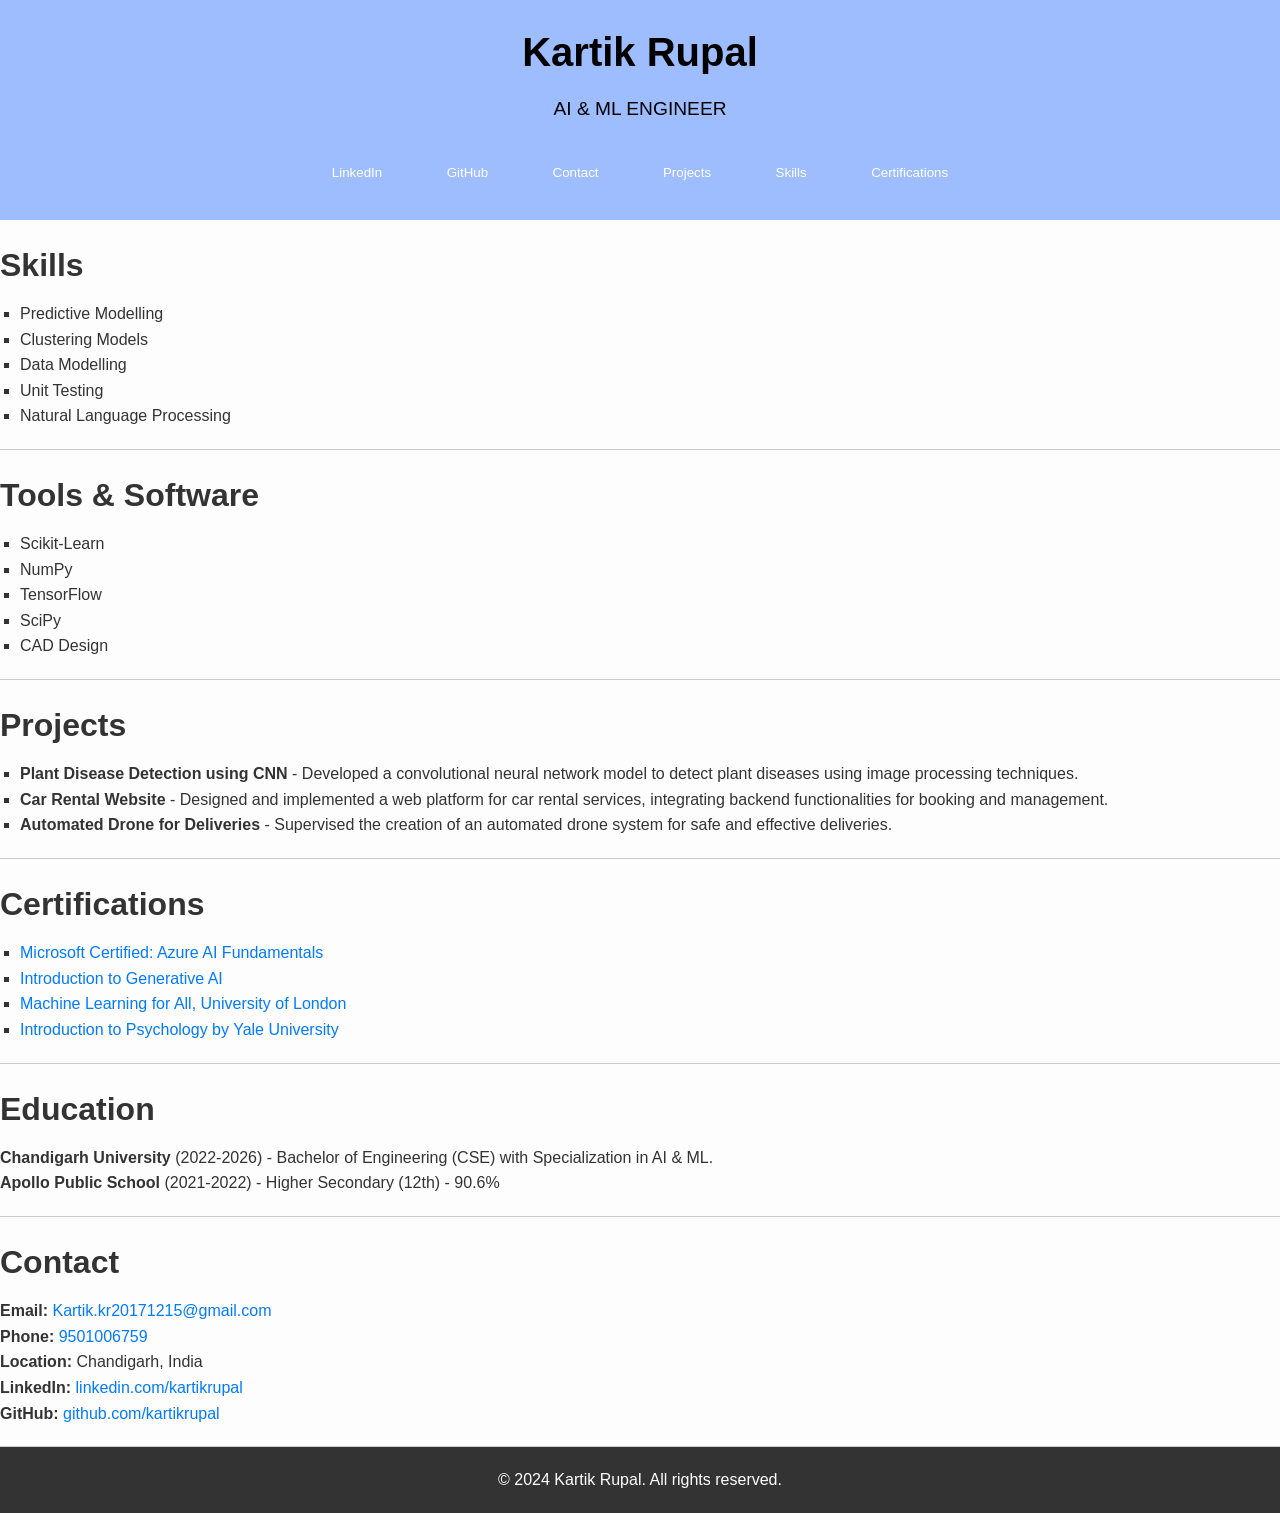
==== index.html @ bc8c832a "index.html" ====
<!DOCTYPE html>
<html lang="en">
<head>
    <meta charset="UTF-8">
    <meta name="viewport" content="width=device-width, initial-scale=1.0">
    <meta http-equiv="X-UA-Compatible" content="ie=edge">
    <title>Kartik Rupal - Resume Portfolio</title>
    <link rel="stylesheet" href="styles.css">
</head>
<body>
    <header>
        <div class="container">
            <h1>Kartik Rupal</h1>
            <p>AI & ML ENGINEER</p>
            <!-- Buttons for external links and scrolling -->
            <div class="button-container">
                <button id="linkedin-btn">LinkedIn</button>
                <button id="github-btn">GitHub</button>
                <button id="contact-btn">Contact</button>
                <button id="projects-btn">Projects</button>
                <button id="skills-btn">Skills</button>
                <button id="certifications-btn">Certifications</button>
            </div>
        </div>
    </header>

   

    <section id="skills">
        <h2>Skills</h2>
        <ul>
            <li>Predictive Modelling</li>
            <li>Clustering Models</li>
            <li>Data Modelling</li>
            <li>Unit Testing</li>
            <li>Natural Language Processing</li>
        </ul>
    </section>

    <section id="tools">
        <h2>Tools & Software</h2>
        <ul>
            <li>Scikit-Learn</li>
            <li>NumPy</li>
            <li>TensorFlow</li>
            <li>SciPy</li>
            <li>CAD Design</li>
        </ul>
    </section>

    <section id="projects">
        <h2>Projects</h2>
        <ul>
            <li><strong>Plant Disease Detection using CNN</strong> - Developed a convolutional neural network model to detect plant diseases using image processing techniques.</li>
            <li><strong>Car Rental Website</strong> - Designed and implemented a web platform for car rental services, integrating backend functionalities for booking and management.</li>
            <li><strong>Automated Drone for Deliveries</strong> - Supervised the creation of an automated drone system for safe and effective deliveries.</li>
        </ul>
    </section>

    <section id="certifications">
        <h2>Certifications</h2>
        <ul>
            <li><a href="https://learn.microsoft.com/api/credentials/share/en-us/kartikrupal-9967/CDA4BF24E23C6EFC?sharingId=4F595D77EFF99955">Microsoft Certified: Azure AI Fundamentals</a></li>
            <li><a href="https://www.linkedin.com/learning-login/share?account=92961692&forceAccount=true&redirect=https%3A%2F%2Fwww.linkedin.com%2Flearning%2Fpaths%2Fchandigarh-university-introduction-to-generative-ai-24366808%3Ftrk%3Dshare_ent_path_url%26shareId%3Dknwy9sthRI%252Bj%252Bl%252BlY6axqQ%253D%253D">Introduction to Generative AI</a></li>
            <li><a href="https://coursera.org/share/f4df761f2781801b98fb4d0b7eb2ae25">Machine Learning for All, University of London</a></li>
            <li><a href="https://coursera.org/share/35432a9badb4797464bb4f00a53d2a8a">Introduction to Psychology by Yale University</a></li>

        </ul>
    </section>

    <section id="education">
        <h2>Education</h2>
        <p><strong>Chandigarh University</strong> (2022-2026) - Bachelor of Engineering (CSE) with Specialization in AI & ML.</p>
        <p><strong>Apollo Public School</strong> (2021-2022) - Higher Secondary (12th) - 90.6%</p>
    </section>
    <section id="contact">
        <h2>Contact</h2>
        <p><strong>Email:</strong> <a href="mailto:Kartik.kr20171215@gmail.com">Kartik.kr20171215@gmail.com</a></p>
        <p><strong>Phone:</strong> <a href="tel:+919501006759">9501006759</a></p>
        <p><strong>Location:</strong> Chandigarh, India</p>
        <p><strong>LinkedIn:</strong> <a href="https://www.linkedin.com/in/kartikrupal" target="_blank">linkedin.com/kartikrupal</a></p>
        <p><strong>GitHub:</strong> <a href="https://github.com/kartikrupal" target="_blank">github.com/kartikrupal</a></p>
    </section>

    <footer>
        <p>&copy; 2024 Kartik Rupal. All rights reserved.</p>
    </footer>

    <script src="script.js"></script>
</body>
</html>
---- styles.css ----
/* Existing styles */
* {
    margin: 0;
    padding: 0;
    box-sizing: border-box;
    font-family: Arial, sans-serif;
}

body {
    background-color: #fdfdfd;
    color: #333;
    line-height: 1.6;
}

header {
    background: #9DBDFF;
    color: black;
    padding: 20px 0;
    text-align: center;
}

header h1 {
    margin-bottom: 10px;
    font-size: 2.5rem;
}

header p {
    font-size: 1.2rem;
}

.container {
    width: 80%;
    margin: 0 auto;
}

section {
    padding: 20px 0;
    border-bottom: 1px solid #ccc;
}

h2 {
    margin-bottom: 10px;
    font-size: 2rem;
    color: #333;
}

ul {
    list-style-type: square;
    margin-left: 20px;
}

footer {
    background: #333;
    color: #fff;
    text-align: center;
    padding: 10px 0;
}

footer p {
    margin: 10px 0;
}

/* Enhanced button styles */
.button-container {
    margin-top: 20px;
}

.button {
    display: inline-block;
    padding: 10px 20px;
    margin: 20px;
    background-color: #333;
    color: #fff;
    text-decoration: none;
    border-radius: 5px;
    transition: background-color 0.3s ease;
}

.button:hover {
    background-color: #555;
}

button {
    display: inline-block;
    padding: 10px 20px;
    margin: 10px;
    background-color: #9DBDFF;
    color: #fff;
    border: none;
    border-radius: 5px;
    cursor: pointer;
    transition: background-color 0.3s ease;
}

button:hover {
    background-color: #333;
}

/* Updated link styles */
a {
    color: #007bff; /* A better shade of blue for hyperlinks */
    text-decoration: none;
    transition: color 0.3s ease;
}

a:hover {
    color: #0056b3; /* Darker blue on hover */
}

a:visited {
    color: #0056b3; /* Consistent color for visited links */
}
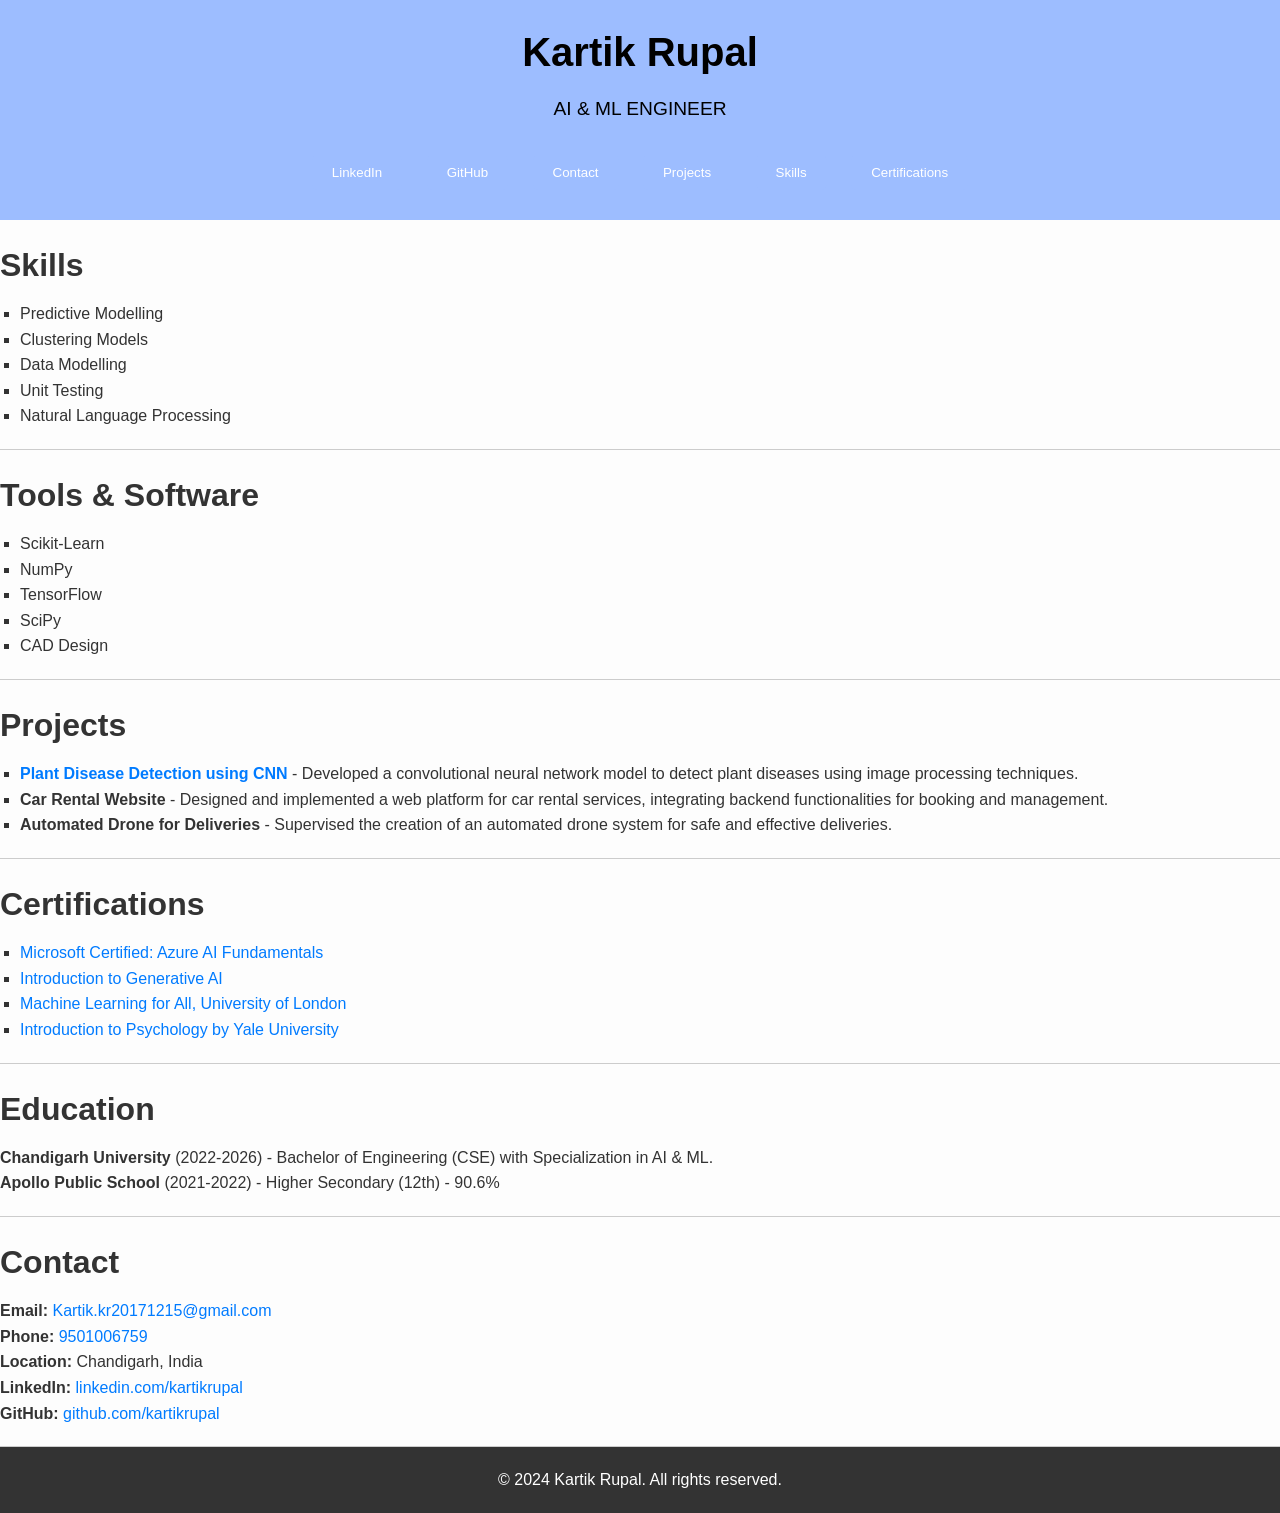
==== commit c93e9394: "index.html" ====
--- a/index.html
+++ b/index.html
@@ -51,7 +51,7 @@
     <section id="projects">
         <h2>Projects</h2>
         <ul>
-            <li><strong>Plant Disease Detection using CNN</strong> - Developed a convolutional neural network model to detect plant diseases using image processing techniques.</li>
+            <li><strong><a href="https://github.com/kartikrupal/Face-recognition-system" target="_blank">Plant Disease Detection using CNN</a></strong> - Developed a convolutional neural network model to detect plant diseases using image processing techniques.</li>
             <li><strong>Car Rental Website</strong> - Designed and implemented a web platform for car rental services, integrating backend functionalities for booking and management.</li>
             <li><strong>Automated Drone for Deliveries</strong> - Supervised the creation of an automated drone system for safe and effective deliveries.</li>
         </ul>
@@ -60,10 +60,10 @@
     <section id="certifications">
         <h2>Certifications</h2>
         <ul>
-            <li><a href="https://learn.microsoft.com/api/credentials/share/en-us/kartikrupal-9967/CDA4BF24E23C6EFC?sharingId=4F595D77EFF99955">Microsoft Certified: Azure AI Fundamentals</a></li>
-            <li><a href="https://www.linkedin.com/learning-login/share?account=92961692&forceAccount=true&redirect=https%3A%2F%2Fwww.linkedin.com%2Flearning%2Fpaths%2Fchandigarh-university-introduction-to-generative-ai-24366808%3Ftrk%3Dshare_ent_path_url%26shareId%3Dknwy9sthRI%252Bj%252Bl%252BlY6axqQ%253D%253D">Introduction to Generative AI</a></li>
-            <li><a href="https://coursera.org/share/f4df761f2781801b98fb4d0b7eb2ae25">Machine Learning for All, University of London</a></li>
-            <li><a href="https://coursera.org/share/35432a9badb4797464bb4f00a53d2a8a">Introduction to Psychology by Yale University</a></li>
+            <li><a href="https://learn.microsoft.com/api/credentials/share/en-us/kartikrupal-9967/CDA4BF24E23C6EFC?sharingId=4F595D77EFF99955" target="_blank">Microsoft Certified: Azure AI Fundamentals</a></li>
+            <li><a href="https://www.linkedin.com/learning-login/share?account=92961692&forceAccount=true&redirect=https%3A%2F%2Fwww.linkedin.com%2Flearning%2Fpaths%2Fchandigarh-university-introduction-to-generative-ai-24366808%3Ftrk%3Dshare_ent_path_url%26shareId%3Dknwy9sthRI%252Bj%252Bl%252BlY6axqQ%253D%253D" target="_blank">Introduction to Generative AI</a></li>
+            <li><a href="https://coursera.org/share/f4df761f2781801b98fb4d0b7eb2ae25" target="_blank">Machine Learning for All, University of London</a></li>
+            <li><a href="https://coursera.org/share/35432a9badb4797464bb4f00a53d2a8a" target="_blank">Introduction to Psychology by Yale University</a></li>
 
         </ul>
     </section>
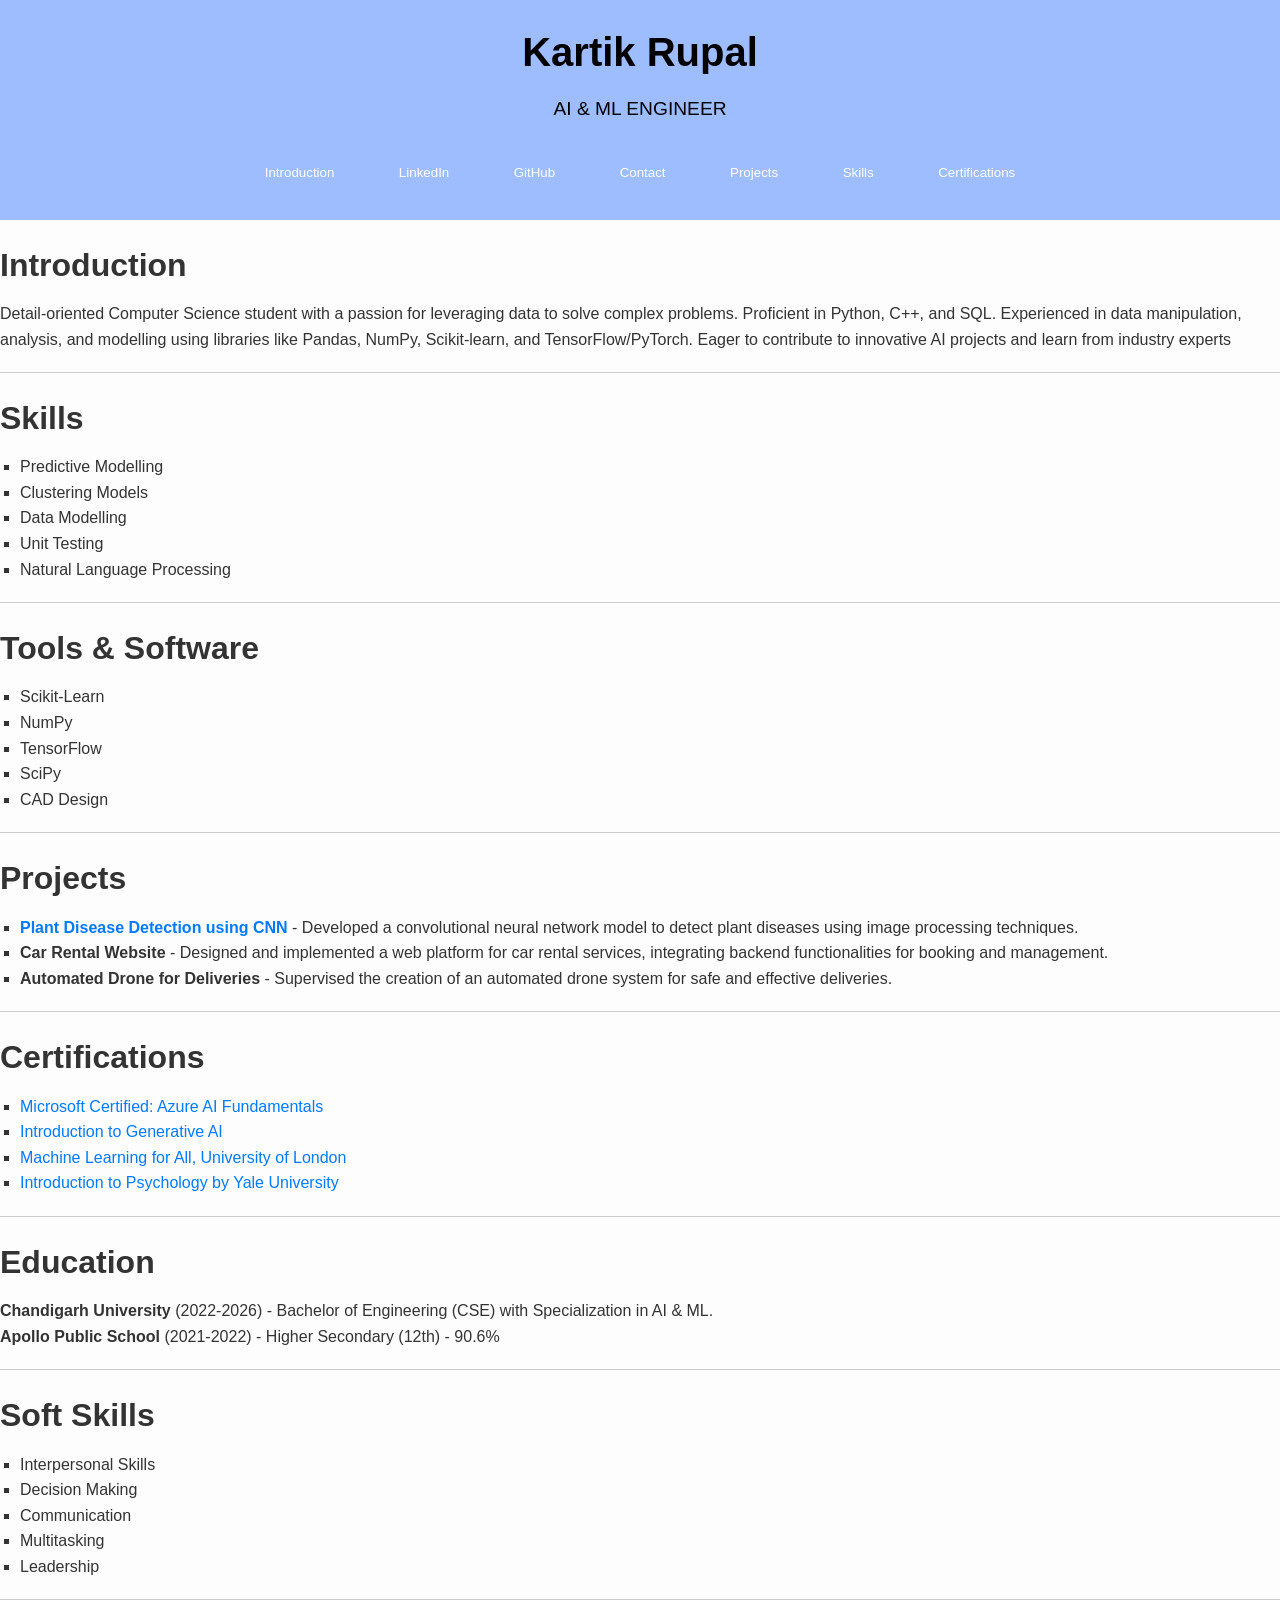
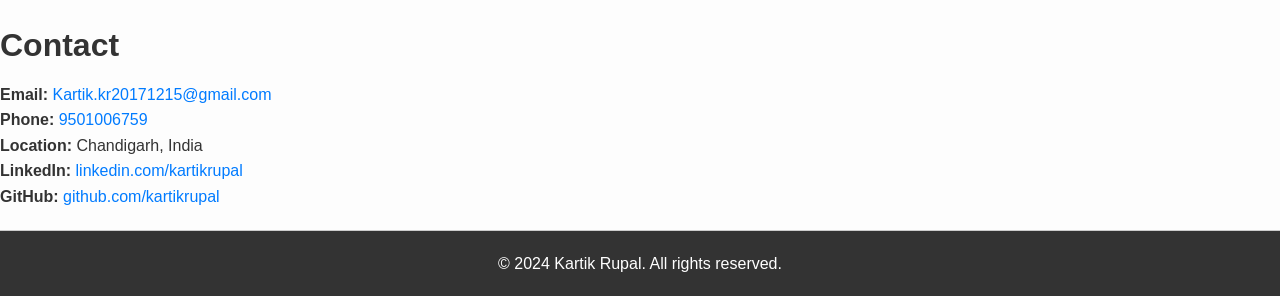
==== commit 7b3677cc: "index.html" ====
--- a/index.html
+++ b/index.html
@@ -14,6 +14,7 @@
             <p>AI & ML ENGINEER</p>
             <!-- Buttons for external links and scrolling -->
             <div class="button-container">
+                <button id="Introduction-btn">Introduction</button>
                 <button id="linkedin-btn">LinkedIn</button>
                 <button id="github-btn">GitHub</button>
                 <button id="contact-btn">Contact</button>
@@ -23,7 +24,15 @@
             </div>
         </div>
     </header>
-
+    <section id="Introduction">
+        <h2>Introduction</h2>
+        <p>Detail-oriented Computer Science student with a passion for leveraging data to solve 
+            complex problems. Proficient in Python, C++, and SQL. Experienced in data manipulation, 
+            analysis, and modelling using libraries like Pandas, NumPy, Scikit-learn, and 
+            TensorFlow/PyTorch. Eager to contribute to innovative AI projects and learn from industry 
+            experts</p>
+    </section>
+   
    
 
     <section id="skills">
@@ -47,6 +56,7 @@
             <li>CAD Design</li>
         </ul>
     </section>
+   
 
     <section id="projects">
         <h2>Projects</h2>
@@ -73,6 +83,21 @@
         <p><strong>Chandigarh University</strong> (2022-2026) - Bachelor of Engineering (CSE) with Specialization in AI & ML.</p>
         <p><strong>Apollo Public School</strong> (2021-2022) - Higher Secondary (12th) - 90.6%</p>
     </section>
+    <section id="soft-skills">
+        <h2>Soft Skills</h2>
+        <ul>
+            <li>Interpersonal Skills</li>
+            <li>Decision Making</li>
+            <li>Communication</li>
+            <li>Multitasking</li>
+            <li>Leadership</li>
+        </ul>
+    </section>
+    
+
+
+
+
     <section id="contact">
         <h2>Contact</h2>
         <p><strong>Email:</strong> <a href="mailto:Kartik.kr20171215@gmail.com">Kartik.kr20171215@gmail.com</a></p>
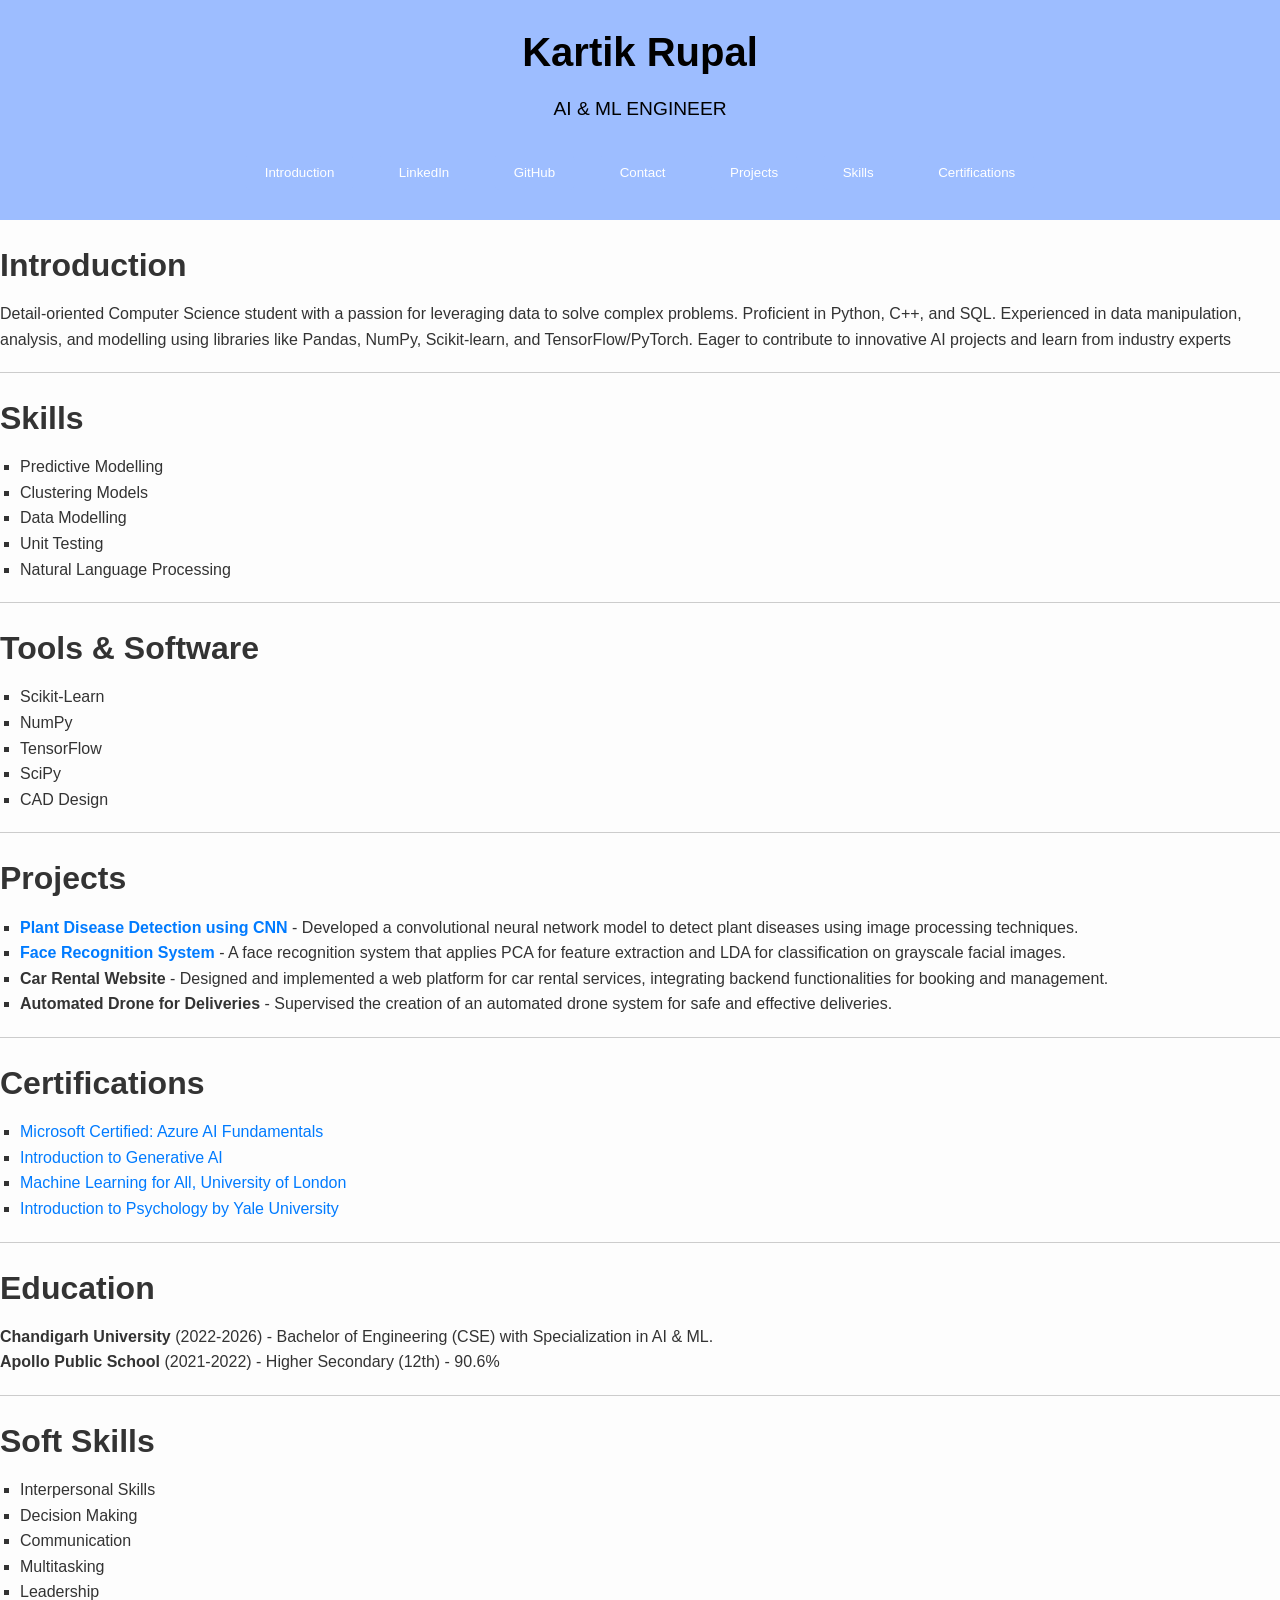
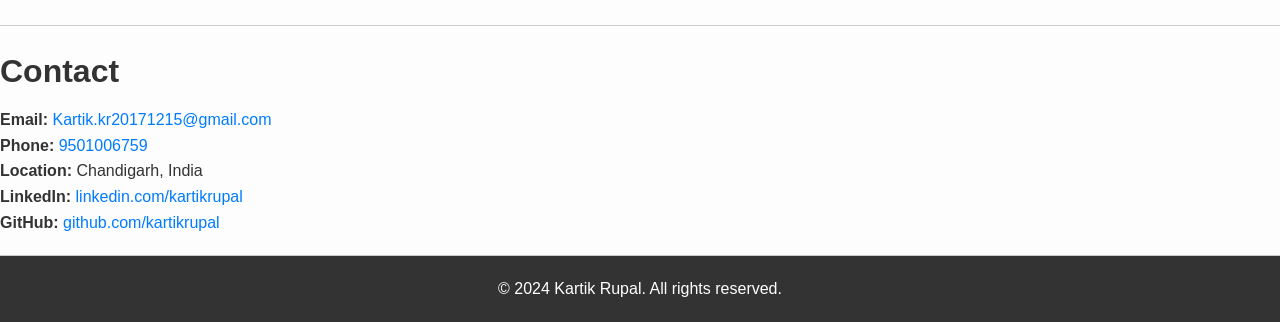
==== commit 36241e53: "index.html" ====
--- a/index.html
+++ b/index.html
@@ -62,6 +62,7 @@
         <h2>Projects</h2>
         <ul>
             <li><strong><a href="https://github.com/kartikrupal/Face-recognition-system" target="_blank">Plant Disease Detection using CNN</a></strong> - Developed a convolutional neural network model to detect plant diseases using image processing techniques.</li>
+            <li><strong><a href="https://github.com/kartikrupal/Face-recognition-system" target="_blank">Face Recognition System</a></strong> - A face recognition system that applies PCA for feature extraction and LDA for classification on grayscale facial images. </li> 
             <li><strong>Car Rental Website</strong> - Designed and implemented a web platform for car rental services, integrating backend functionalities for booking and management.</li>
             <li><strong>Automated Drone for Deliveries</strong> - Supervised the creation of an automated drone system for safe and effective deliveries.</li>
         </ul>
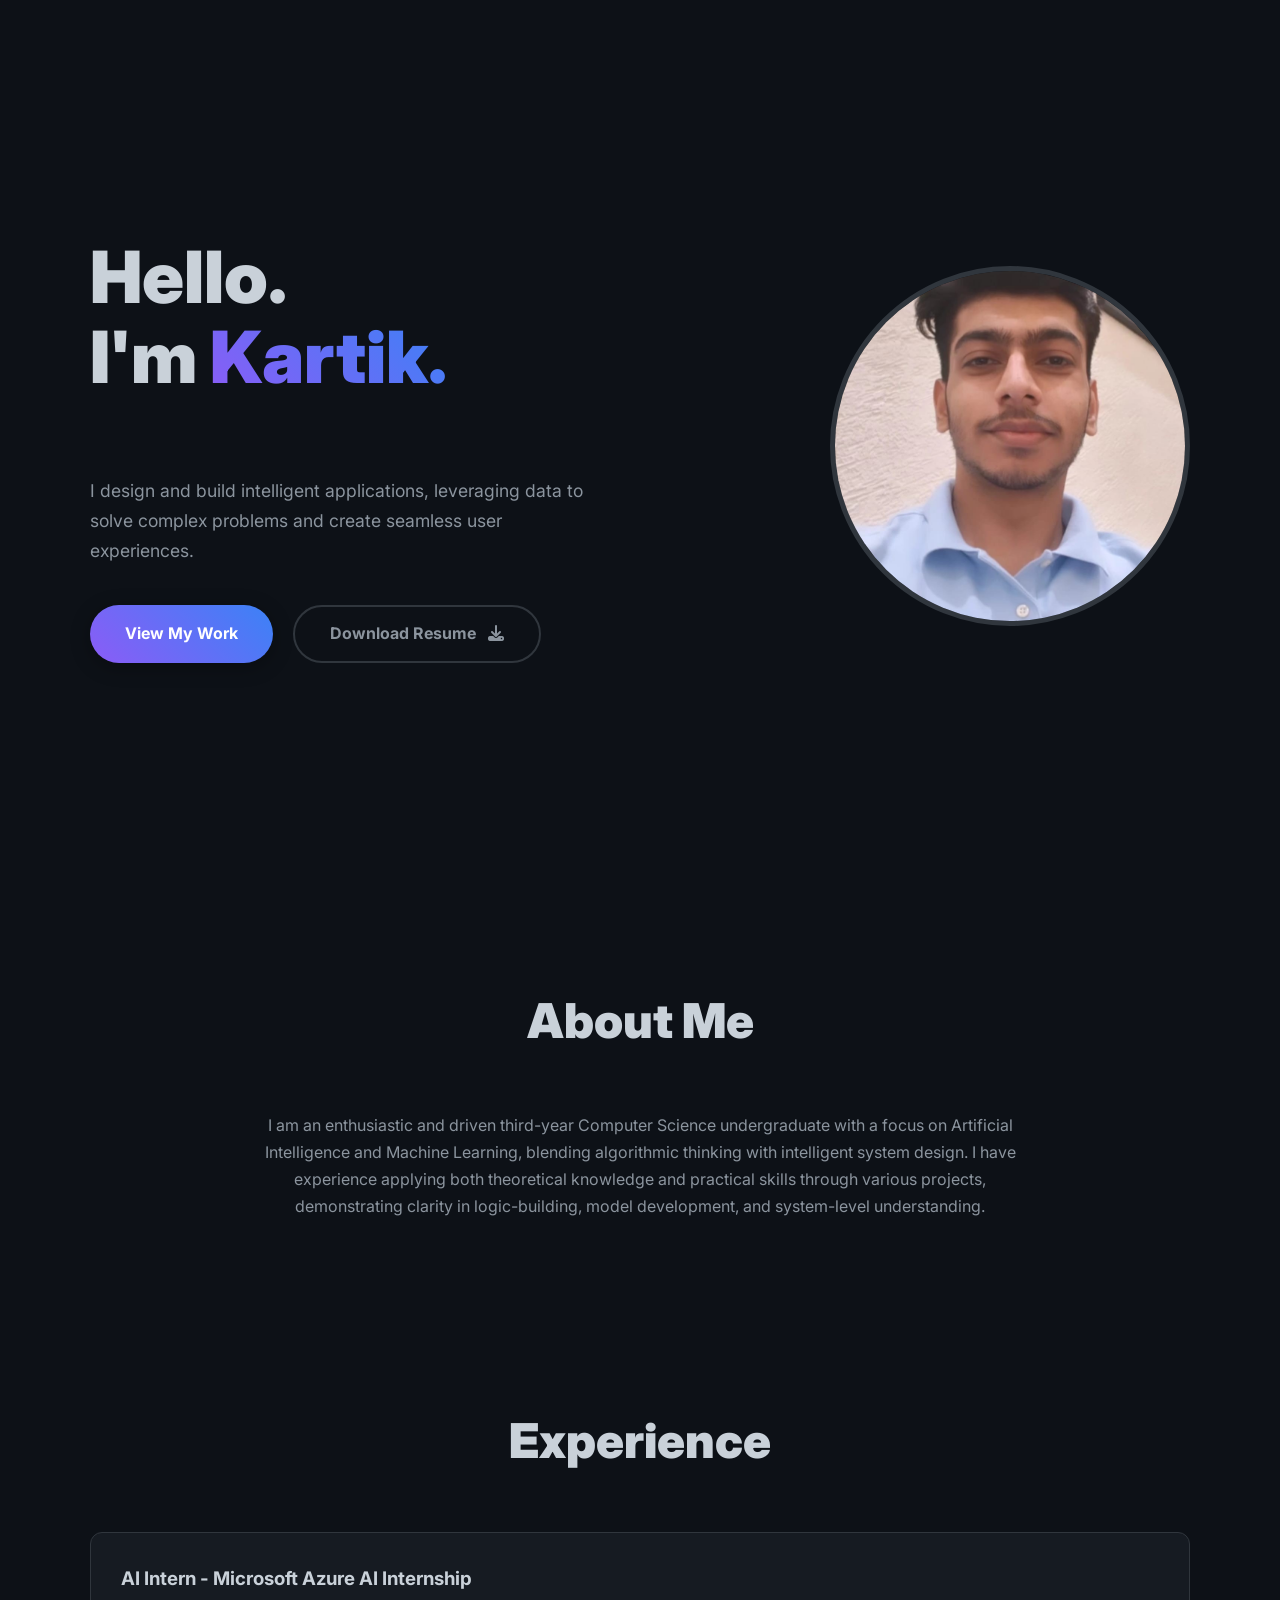
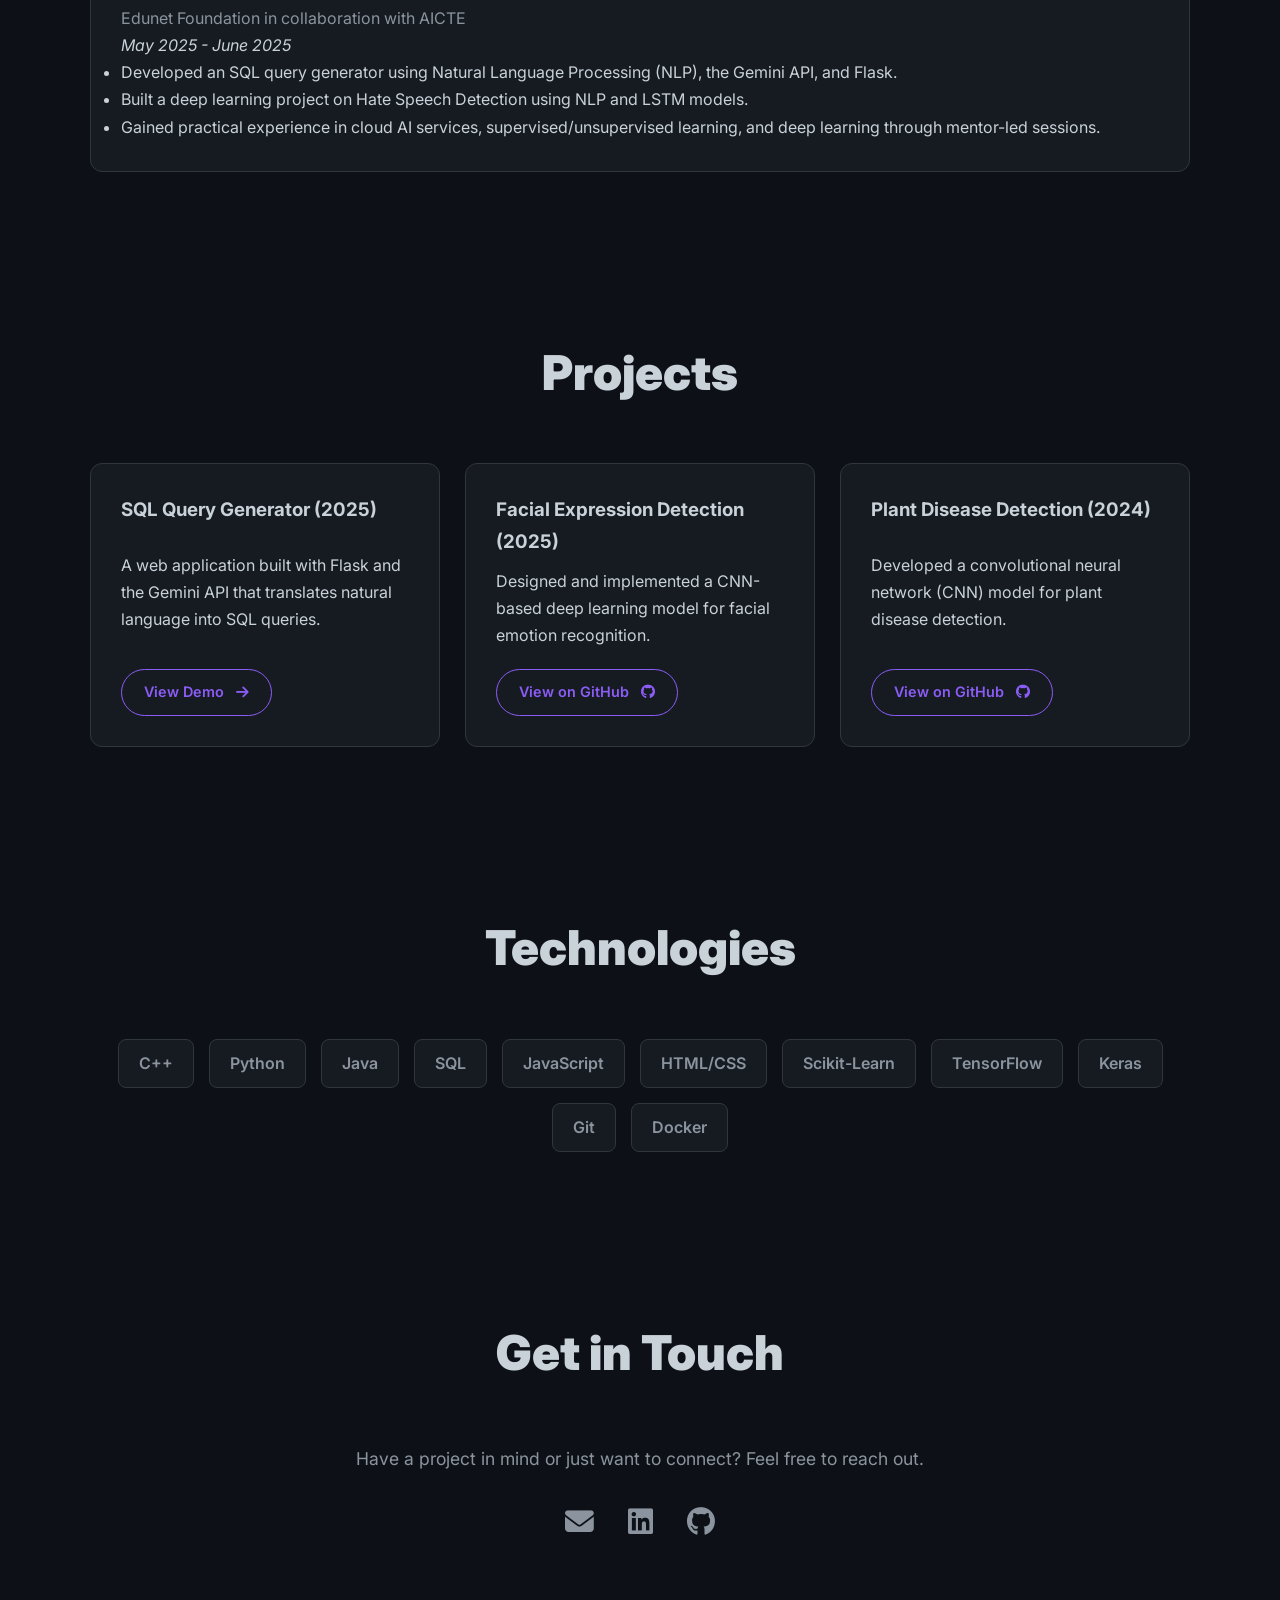
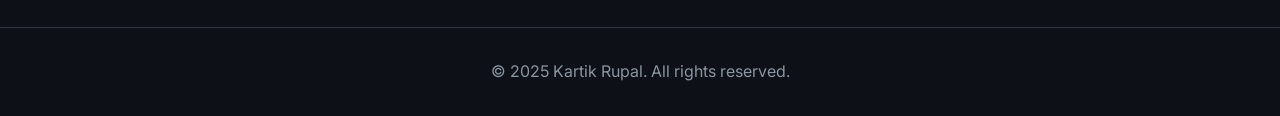
==== commit 94387861: "Add files via upload Changed Interface" ====
--- a/index.html
+++ b/index.html
@@ -3,115 +3,134 @@
 <head>
     <meta charset="UTF-8">
     <meta name="viewport" content="width=device-width, initial-scale=1.0">
-    <meta http-equiv="X-UA-Compatible" content="ie=edge">
-    <title>Kartik Rupal - Resume Portfolio</title>
+    <title>Kartik Rupal - AI & ML Engineer Portfolio</title>
+    <!-- Font Awesome CDN for icons -->
+    <link rel="stylesheet" href="https://cdnjs.cloudflare.com/ajax/libs/font-awesome/6.5.2/css/all.min.css" xintegrity="sha512-SnH5WK+bZxgPHs44uWIX+LLJAJ9/2PkPKZ5QiAj6Ta86w+fsb2TkcmfRyVX3pBnMFcV7oQPJkl9QevSCWr3W6A==" crossorigin="anonymous" referrerpolicy="no-referrer" />
     <link rel="stylesheet" href="styles.css">
 </head>
 <body>
-    <header>
-        <div class="container">
-            <h1>Kartik Rupal</h1>
-            <p>AI & ML ENGINEER</p>
-            <!-- Buttons for external links and scrolling -->
-            <div class="button-container">
-                <button id="Introduction-btn">Introduction</button>
-                <button id="linkedin-btn">LinkedIn</button>
-                <button id="github-btn">GitHub</button>
-                <button id="contact-btn">Contact</button>
-                <button id="projects-btn">Projects</button>
-                <button id="skills-btn">Skills</button>
-                <button id="certifications-btn">Certifications</button>
+
+    <!-- New Fixed Navigation Bar (Appears on Scroll) -->
+    <nav id="main-nav">
+        <div class="container nav-container">
+            <a href="#" class="nav-logo">Kartik Rupal</a>
+            <div class="nav-links">
+                <a href="#about" class="nav-link">About</a>
+                <a href="#experience" class="nav-link">Experience</a>
+                <a href="#projects" class="nav-link">Projects</a>
+                <a href="#contact" class="nav-link">Contact</a>
+            </div>
+        </div>
+    </nav>
+
+    <!-- New Hero Section -->
+    <header id="hero">
+        <div class="container hero-container">
+            <div class="hero-content">
+                <h1>Hello. <br>I'm <span class="gradient-text">Kartik.</span></h1>
+                <p class="subtitle">
+                    <span class="typed-text"></span><span class="typed-cursor">&nbsp;</span>
+                </p>
+                <p class="hero-description">
+                    I design and build intelligent applications, leveraging data to solve complex problems and create seamless user experiences.
+                </p>
+                <div class="hero-buttons">
+                    <a href="#projects" class="cta-btn">View My Work</a>
+                    <a href="Kartik_aiml.pdf" class="secondary-btn" download>Download Resume <i class="fas fa-download"></i></a>
+                </div>
+            </div>
+            <div class="hero-image">
+                <!-- Placeholder for an image of you -->
+                <img src="pic.jpg" alt="Kartik Rupal">
             </div>
         </div>
     </header>
-    <section id="Introduction">
-        <h2>Introduction</h2>
-        <p>Detail-oriented Computer Science student with a passion for leveraging data to solve 
-            complex problems. Proficient in Python, C++, and SQL. Experienced in data manipulation, 
-            analysis, and modelling using libraries like Pandas, NumPy, Scikit-learn, and 
-            TensorFlow/PyTorch. Eager to contribute to innovative AI projects and learn from industry 
-            experts</p>
-    </section>
-   
-   
 
-    <section id="skills">
-        <h2>Skills</h2>
-        <ul>
-            <li>Predictive Modelling</li>
-            <li>Clustering Models</li>
-            <li>Data Modelling</li>
-            <li>Unit Testing</li>
-            <li>Natural Language Processing</li>
-        </ul>
-    </section>
+    <!-- Main Content Wrapper -->
+    <main>
+        <section id="about">
+            <div class="container">
+                <h2>About Me</h2>
+                <p style="text-align: center; max-width: 800px; margin: 0 auto 20px auto; color: var(--text-secondary);">
+                    I am an enthusiastic and driven third-year Computer Science undergraduate with a focus on Artificial Intelligence and Machine Learning, blending algorithmic thinking with intelligent system design. I have experience applying both theoretical knowledge and practical skills through various projects, demonstrating clarity in logic-building, model development, and system-level understanding.
+                </p>
+            </div>
+        </section>
+        
+        <section id="experience">
+            <div class="container">
+                <h2>Experience</h2>
+                <div class="grid-layout">
+                    <div class="card">
+                        <h3>AI Intern - Microsoft Azure AI Internship</h3>
+                        <p style="color: var(--text-secondary);">Edunet Foundation in collaboration with AICTE</p>
+                        <p style="font-style: italic;">May 2025 - June 2025</p>
+                        <ul>
+                            <li>Developed an SQL query generator using Natural Language Processing (NLP), the Gemini API, and Flask.</li>
+                            <li>Built a deep learning project on Hate Speech Detection using NLP and LSTM models.</li>
+                            <li>Gained practical experience in cloud AI services, supervised/unsupervised learning, and deep learning through mentor-led sessions.</li>
+                        </ul>
+                    </div>
+                </div>
+            </div>
+        </section>
 
-    <section id="tools">
-        <h2>Tools & Software</h2>
-        <ul>
-            <li>Scikit-Learn</li>
-            <li>NumPy</li>
-            <li>TensorFlow</li>
-            <li>SciPy</li>
-            <li>CAD Design</li>
-        </ul>
-    </section>
-   
+        <section id="projects">
+            <div class="container">
+                <h2>Projects</h2>
+                <div class="grid-layout">
+                     <div class="card project-card">
+                        <h3 class="project-title">SQL Query Generator (2025)</h3>
+                        <p class="project-description">A web application built with Flask and the Gemini API that translates natural language into SQL queries.</p>
+                        <div class="project-links">
+                            <a href="#" target="_blank" class="project-link">View Demo <i class="fas fa-arrow-right"></i></a>
+                        </div>
+                    </div>
+                     <div class="card project-card">
+                        <h3 class="project-title">Facial Expression Detection (2025)</h3>
+                        <p class="project-description">Designed and implemented a CNN-based deep learning model for facial emotion recognition.</p>
+                        <div class="project-links">
+                            <a href="https://github.com/kartikrupal" target="_blank" class="project-link">View on GitHub <i class="fab fa-github"></i></a>
+                        </div>
+                    </div>
+                    <div class="card project-card">
+                        <h3 class="project-title">Plant Disease Detection (2024)</h3>
+                        <p class="project-description">Developed a convolutional neural network (CNN) model for plant disease detection.</p>
+                        <div class="project-links">
+                            <a href="https://github.com/kartikrupal" target="_blank" class="project-link">View on GitHub <i class="fab fa-github"></i></a>
+                        </div>
+                    </div>
+                </div>
+            </div>
+        </section>
 
-    <section id="projects">
-        <h2>Projects</h2>
-        <ul>
-            <li><strong><a href="https://github.com/kartikrupal/Face-recognition-system" target="_blank">Plant Disease Detection using CNN</a></strong> - Developed a convolutional neural network model to detect plant diseases using image processing techniques.</li>
-            <li><strong><a href="https://github.com/kartikrupal/Face-recognition-system" target="_blank">Face Recognition System</a></strong> - A face recognition system that applies PCA for feature extraction and LDA for classification on grayscale facial images. </li> 
-            <li><strong>Car Rental Website</strong> - Designed and implemented a web platform for car rental services, integrating backend functionalities for booking and management.</li>
-            <li><strong>Automated Drone for Deliveries</strong> - Supervised the creation of an automated drone system for safe and effective deliveries.</li>
-        </ul>
-    </section>
+        <section id="skills">
+            <div class="container">
+                <h2>Technologies</h2>
+                <div class="skills-container">
+                    <div class="skill-tag">C++</div><div class="skill-tag">Python</div><div class="skill-tag">Java</div><div class="skill-tag">SQL</div><div class="skill-tag">JavaScript</div><div class="skill-tag">HTML/CSS</div><div class="skill-tag">Scikit-Learn</div><div class="skill-tag">TensorFlow</div><div class="skill-tag">Keras</div><div class="skill-tag">Git</div><div class="skill-tag">Docker</div>
+                </div>
+            </div>
+        </section>
 
-    <section id="certifications">
-        <h2>Certifications</h2>
-        <ul>
-            <li><a href="https://learn.microsoft.com/api/credentials/share/en-us/kartikrupal-9967/CDA4BF24E23C6EFC?sharingId=4F595D77EFF99955" target="_blank">Microsoft Certified: Azure AI Fundamentals</a></li>
-            <li><a href="https://www.linkedin.com/learning-login/share?account=92961692&forceAccount=true&redirect=https%3A%2F%2Fwww.linkedin.com%2Flearning%2Fpaths%2Fchandigarh-university-introduction-to-generative-ai-24366808%3Ftrk%3Dshare_ent_path_url%26shareId%3Dknwy9sthRI%252Bj%252Bl%252BlY6axqQ%253D%253D" target="_blank">Introduction to Generative AI</a></li>
-            <li><a href="https://coursera.org/share/f4df761f2781801b98fb4d0b7eb2ae25" target="_blank">Machine Learning for All, University of London</a></li>
-            <li><a href="https://coursera.org/share/35432a9badb4797464bb4f00a53d2a8a" target="_blank">Introduction to Psychology by Yale University</a></li>
-
-        </ul>
-    </section>
-
-    <section id="education">
-        <h2>Education</h2>
-        <p><strong>Chandigarh University</strong> (2022-2026) - Bachelor of Engineering (CSE) with Specialization in AI & ML.</p>
-        <p><strong>Apollo Public School</strong> (2021-2022) - Higher Secondary (12th) - 90.6%</p>
-    </section>
-    <section id="soft-skills">
-        <h2>Soft Skills</h2>
-        <ul>
-            <li>Interpersonal Skills</li>
-            <li>Decision Making</li>
-            <li>Communication</li>
-            <li>Multitasking</li>
-            <li>Leadership</li>
-        </ul>
-    </section>
+        <section id="contact">
+            <div class="container">
+                <h2>Get in Touch</h2>
+                <p>Have a project in mind or just want to connect? Feel free to reach out.</p>
+                <div class="social-icons">
+                    <a href="mailto:kartik.kr20171215@gmail.com" aria-label="Email"><i class="fas fa-envelope"></i></a>
+                    <a href="https://www.linkedin.com/in/kartikrupal" target="_blank" aria-label="LinkedIn Profile"><i class="fab fa-linkedin"></i></a>
+                    <a href="https://github.com/kartikrupal" target="_blank" aria-label="GitHub Profile"><i class="fab fa-github"></i></a>
+                </div>
+            </div>
+        </section>
+    </main>
     
-
-
-
-
-    <section id="contact">
-        <h2>Contact</h2>
-        <p><strong>Email:</strong> <a href="mailto:Kartik.kr20171215@gmail.com">Kartik.kr20171215@gmail.com</a></p>
-        <p><strong>Phone:</strong> <a href="tel:+919501006759">9501006759</a></p>
-        <p><strong>Location:</strong> Chandigarh, India</p>
-        <p><strong>LinkedIn:</strong> <a href="https://www.linkedin.com/in/kartikrupal" target="_blank">linkedin.com/kartikrupal</a></p>
-        <p><strong>GitHub:</strong> <a href="https://github.com/kartikrupal" target="_blank">github.com/kartikrupal</a></p>
-    </section>
-
     <footer>
-        <p>&copy; 2024 Kartik Rupal. All rights reserved.</p>
+        <p>&copy; 2025 Kartik Rupal. All rights reserved.</p>
     </footer>
 
-    <script src="script.js"></script>
+    <script src="script.js">
+    </script>
 </body>
 </html>
--- a/styles.css
+++ b/styles.css
@@ -1,112 +1,351 @@
-/* Existing styles */
-* {
-    margin: 0;
-    padding: 0;
-    box-sizing: border-box;
-    font-family: Arial, sans-serif;
-}
-
-body {
-    background-color: #fdfdfd;
-    color: #333;
-    line-height: 1.6;
-}
-
-header {
-    background: #9DBDFF;
-    color: black;
-    padding: 20px 0;
-    text-align: center;
-}
-
-header h1 {
-    margin-bottom: 10px;
-    font-size: 2.5rem;
-}
-
-header p {
-    font-size: 1.2rem;
-}
-
-.container {
-    width: 80%;
-    margin: 0 auto;
-}
-
-section {
-    padding: 20px 0;
-    border-bottom: 1px solid #ccc;
-}
-
-h2 {
-    margin-bottom: 10px;
-    font-size: 2rem;
-    color: #333;
-}
-
-ul {
-    list-style-type: square;
-    margin-left: 20px;
-}
-
-footer {
-    background: #333;
-    color: #fff;
-    text-align: center;
-    padding: 10px 0;
-}
-
-footer p {
-    margin: 10px 0;
-}
-
-/* Enhanced button styles */
-.button-container {
-    margin-top: 20px;
-}
-
-.button {
-    display: inline-block;
-    padding: 10px 20px;
-    margin: 20px;
-    background-color: #333;
-    color: #fff;
-    text-decoration: none;
-    border-radius: 5px;
-    transition: background-color 0.3s ease;
-}
-
-.button:hover {
-    background-color: #555;
-}
-
-button {
-    display: inline-block;
-    padding: 10px 20px;
-    margin: 10px;
-    background-color: #9DBDFF;
-    color: #fff;
-    border: none;
-    border-radius: 5px;
-    cursor: pointer;
-    transition: background-color 0.3s ease;
-}
-
-button:hover {
-    background-color: #333;
-}
-
-/* Updated link styles */
-a {
-    color: #007bff; /* A better shade of blue for hyperlinks */
-    text-decoration: none;
-    transition: color 0.3s ease;
-}
-
-a:hover {
-    color: #0056b3; /* Darker blue on hover */
-}
-
-a:visited {
-    color: #0056b3; /* Consistent color for visited links */
-}
+/* Import a modern font from Google Fonts */
+        @import url('https://fonts.googleapis.com/css2?family=Inter:wght@400;600;700;900&display=swap');
+
+        /* CSS Variables for the new dark theme */
+        :root {
+            --primary-bg: #0D1117;
+            --secondary-bg: #161B22;
+            --border-color: #30363d;
+            --text-primary: #c9d1d9;
+            --text-secondary: #8b949e;
+            --accent-gradient: linear-gradient(45deg, #8B5CF6, #3B82F6);
+            --accent-color-1: #8B5CF6;
+            --accent-color-2: #3B82F6;
+            --shadow-color: rgba(59, 130, 246, 0.2);
+        }
+
+        * {
+            margin: 0;
+            padding: 0;
+            box-sizing: border-box;
+            font-family: 'Inter', sans-serif;
+        }
+
+        html {
+            scroll-behavior: smooth;
+        }
+
+        body {
+            background-color: var(--primary-bg);
+            color: var(--text-primary);
+            line-height: 1.7;
+        }
+
+        .container {
+            width: 90%;
+            max-width: 1100px;
+            margin: 0 auto;
+        }
+
+        /* --- New Fixed Navigation Bar --- */
+        #main-nav {
+            position: fixed;
+            top: 0;
+            left: 0;
+            width: 100%;
+            z-index: 1000;
+            padding: 15px 0;
+            background: rgba(13, 17, 23, 0.8);
+            backdrop-filter: blur(10px);
+            -webkit-backdrop-filter: blur(10px);
+            border-bottom: 1px solid var(--border-color);
+            
+            /* Initially hidden */
+            transform: translateY(-100%);
+            opacity: 0;
+            transition: transform 0.4s ease, opacity 0.4s ease;
+        }
+
+        #main-nav.visible {
+            transform: translateY(0);
+            opacity: 1;
+        }
+
+        .nav-container {
+            display: flex;
+            justify-content: space-between;
+            align-items: center;
+        }
+
+        .nav-logo {
+            font-weight: 700;
+            font-size: 1.2rem;
+            text-decoration: none;
+            color: var(--text-primary);
+        }
+
+        .nav-links a {
+            margin-left: 25px;
+            text-decoration: none;
+            color: var(--text-secondary);
+            font-weight: 600;
+            transition: color 0.3s ease;
+        }
+
+        .nav-links a:hover {
+            color: var(--text-primary);
+        }
+
+        /* --- New Hero Section --- */
+        #hero {
+            min-height: 100vh;
+            display: flex;
+            align-items: center;
+            padding: 100px 0;
+        }
+
+        .hero-container {
+            display: flex;
+            align-items: center;
+            justify-content: space-between;
+            gap: 40px;
+        }
+
+        .hero-content {
+            max-width: 600px;
+        }
+
+        .hero-content h1 {
+            font-size: 4.5rem;
+            font-weight: 900;
+            line-height: 1.1;
+            margin-bottom: 20px;
+        }
+
+        .gradient-text {
+            background: var(--accent-gradient);
+            -webkit-background-clip: text;
+            -webkit-text-fill-color: transparent;
+            background-clip: text;
+            color: transparent;
+        }
+
+        .hero-content .subtitle {
+            font-size: 1.5rem;
+            color: var(--text-secondary);
+            font-weight: 400;
+            height: 30px;
+            margin-bottom: 30px;
+        }
+
+        .typed-cursor {
+            opacity: 1;
+            animation: blink 0.7s infinite;
+        }
+        @keyframes blink { 0% { opacity: 1; } 50% { opacity: 0; } 100% { opacity: 1; } }
+
+        .hero-description {
+            font-size: 1.1rem;
+            color: var(--text-secondary);
+            max-width: 500px;
+            margin-bottom: 40px;
+        }
+
+        .hero-buttons {
+            display: flex;
+            align-items: center;
+            gap: 20px;
+            margin-top: 40px;
+        }
+
+        .cta-btn {
+            display: inline-block;
+            padding: 15px 35px;
+            background: var(--accent-gradient);
+            color: white;
+            border-radius: 50px;
+            text-decoration: none;
+            font-weight: 700;
+            transition: transform 0.3s ease, box-shadow 0.3s ease;
+            box-shadow: 0 4px 20px rgba(0,0,0,0.3);
+        }
+
+        .cta-btn:hover {
+            transform: translateY(-3px);
+            box-shadow: 0 6px 25px rgba(0,0,0,0.4);
+        }
+        
+        .secondary-btn {
+            display: inline-block;
+            padding: 13px 35px; /* Adjusted padding to match height */
+            background: transparent;
+            color: var(--text-secondary);
+            border-radius: 50px;
+            text-decoration: none;
+            font-weight: 700;
+            transition: all 0.3s ease;
+            border: 2px solid var(--border-color);
+        }
+
+        .secondary-btn:hover {
+            background-color: var(--secondary-bg);
+            border-color: var(--text-secondary);
+            transform: translateY(-3px);
+        }
+
+        .secondary-btn i {
+            margin-left: 8px;
+        }
+
+        .hero-image {
+            width: 35%;
+            max-width: 360px;
+        }
+
+        .hero-image img {
+            width: 100%;
+            border-radius: 50%;
+            border: 5px solid var(--border-color);
+            object-fit: cover;
+            aspect-ratio: 1 / 1;
+        }
+
+        /* --- General Section & Card Styling --- */
+        section {
+            padding: 80px 0;
+            opacity: 0;
+            transform: translateY(30px);
+            transition: opacity 0.6s ease-out, transform 0.6s ease-out;
+        }
+        section.visible {
+            opacity: 1;
+            transform: translateY(0);
+        }
+
+        section h2 {
+            text-align: center;
+            font-size: 3rem;
+            font-weight: 900;
+            margin-bottom: 50px;
+        }
+
+        .grid-layout {
+            display: grid;
+            grid-template-columns: repeat(auto-fit, minmax(300px, 1fr));
+            gap: 25px;
+        }
+
+        .card {
+            background: var(--secondary-bg);
+            padding: 30px;
+            border-radius: 12px;
+            border: 1px solid var(--border-color);
+            transition: transform 0.3s ease, border-color 0.3s ease;
+        }
+
+        .card:hover {
+            transform: translateY(-5px);
+            border-color: var(--accent-color-2);
+        }
+
+        .card h3 {
+            color: var(--text-primary);
+            margin-bottom: 10px;
+        }
+
+        .card.project-card {
+            display: flex;
+            flex-direction: column;
+            justify-content: space-between;
+            height: 100%;
+        }
+
+        .project-links {
+            margin-top: 20px;
+        }
+
+        .project-link {
+            display: inline-block;
+            padding: 10px 22px;
+            background-color: transparent;
+            color: var(--accent-color-1);
+            border-radius: 25px;
+            text-decoration: none;
+            font-weight: 600;
+            font-size: 0.9rem;
+            transition: all 0.3s ease;
+            border: 1px solid var(--accent-color-1);
+        }
+
+        .project-link:hover {
+            background-color: var(--accent-color-1);
+            color: white;
+        }
+
+        .project-link i {
+            margin-left: 8px;
+        }
+
+        /* --- Skills & Contact --- */
+        .skills-container {
+            display: flex;
+            flex-wrap: wrap;
+            justify-content: center;
+            gap: 15px;
+        }
+        .skill-tag {
+            background: var(--secondary-bg);
+            color: var(--text-secondary);
+            padding: 10px 20px;
+            border-radius: 8px;
+            font-size: 1rem;
+            font-weight: 600;
+            border: 1px solid var(--border-color);
+        }
+
+        #contact p {
+            text-align: center;
+            margin-bottom: 25px;
+            font-size: 1.1rem;
+            color: var(--text-secondary);
+        }
+
+        .social-icons {
+            text-align: center;
+        }
+
+        .social-icons a {
+            color: var(--text-secondary);
+            font-size: 1.8rem;
+            margin: 0 15px;
+            transition: color 0.3s ease, transform 0.3s ease;
+        }
+
+        .social-icons a:hover {
+            color: var(--text-primary);
+            transform: translateY(-3px);
+        }
+
+        /* --- Footer --- */
+        footer {
+            text-align: center;
+            padding: 30px 0;
+            color: var(--text-secondary);
+            border-top: 1px solid var(--border-color);
+        }
+
+        /* --- Responsive Adjustments --- */
+        @media (max-width: 768px) {
+            .hero-container {
+                flex-direction: column-reverse;
+                text-align: center;
+            }
+            .hero-content h1 {
+                font-size: 3rem;
+            }
+            .hero-description {
+                margin-left: auto;
+                margin-right: auto;
+            }
+            .hero-image {
+                width: 50%;
+                max-width: 220px;
+                margin-bottom: 30px;
+            }
+            .nav-links {
+                display: none; /* Hide links on mobile for simplicity */
+            }
+            .hero-buttons {
+                justify-content: center;
+            }
+        }
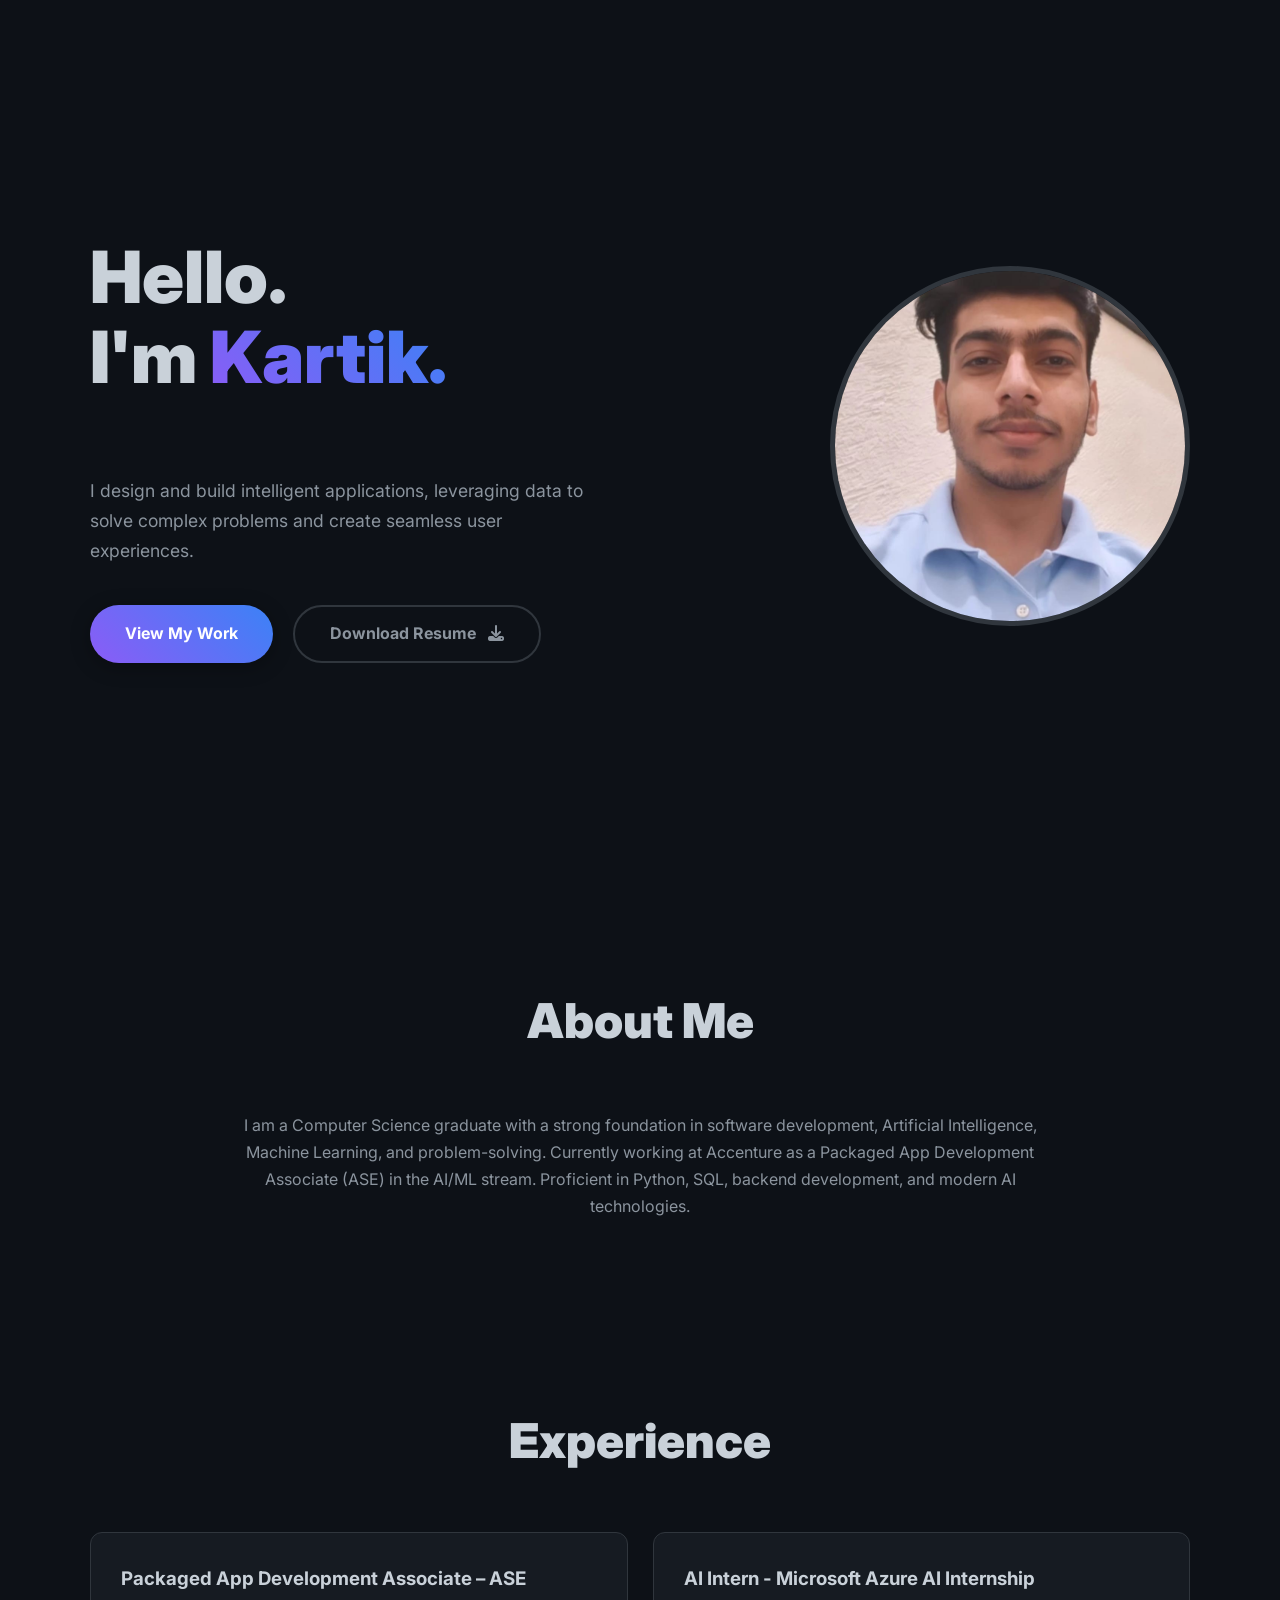
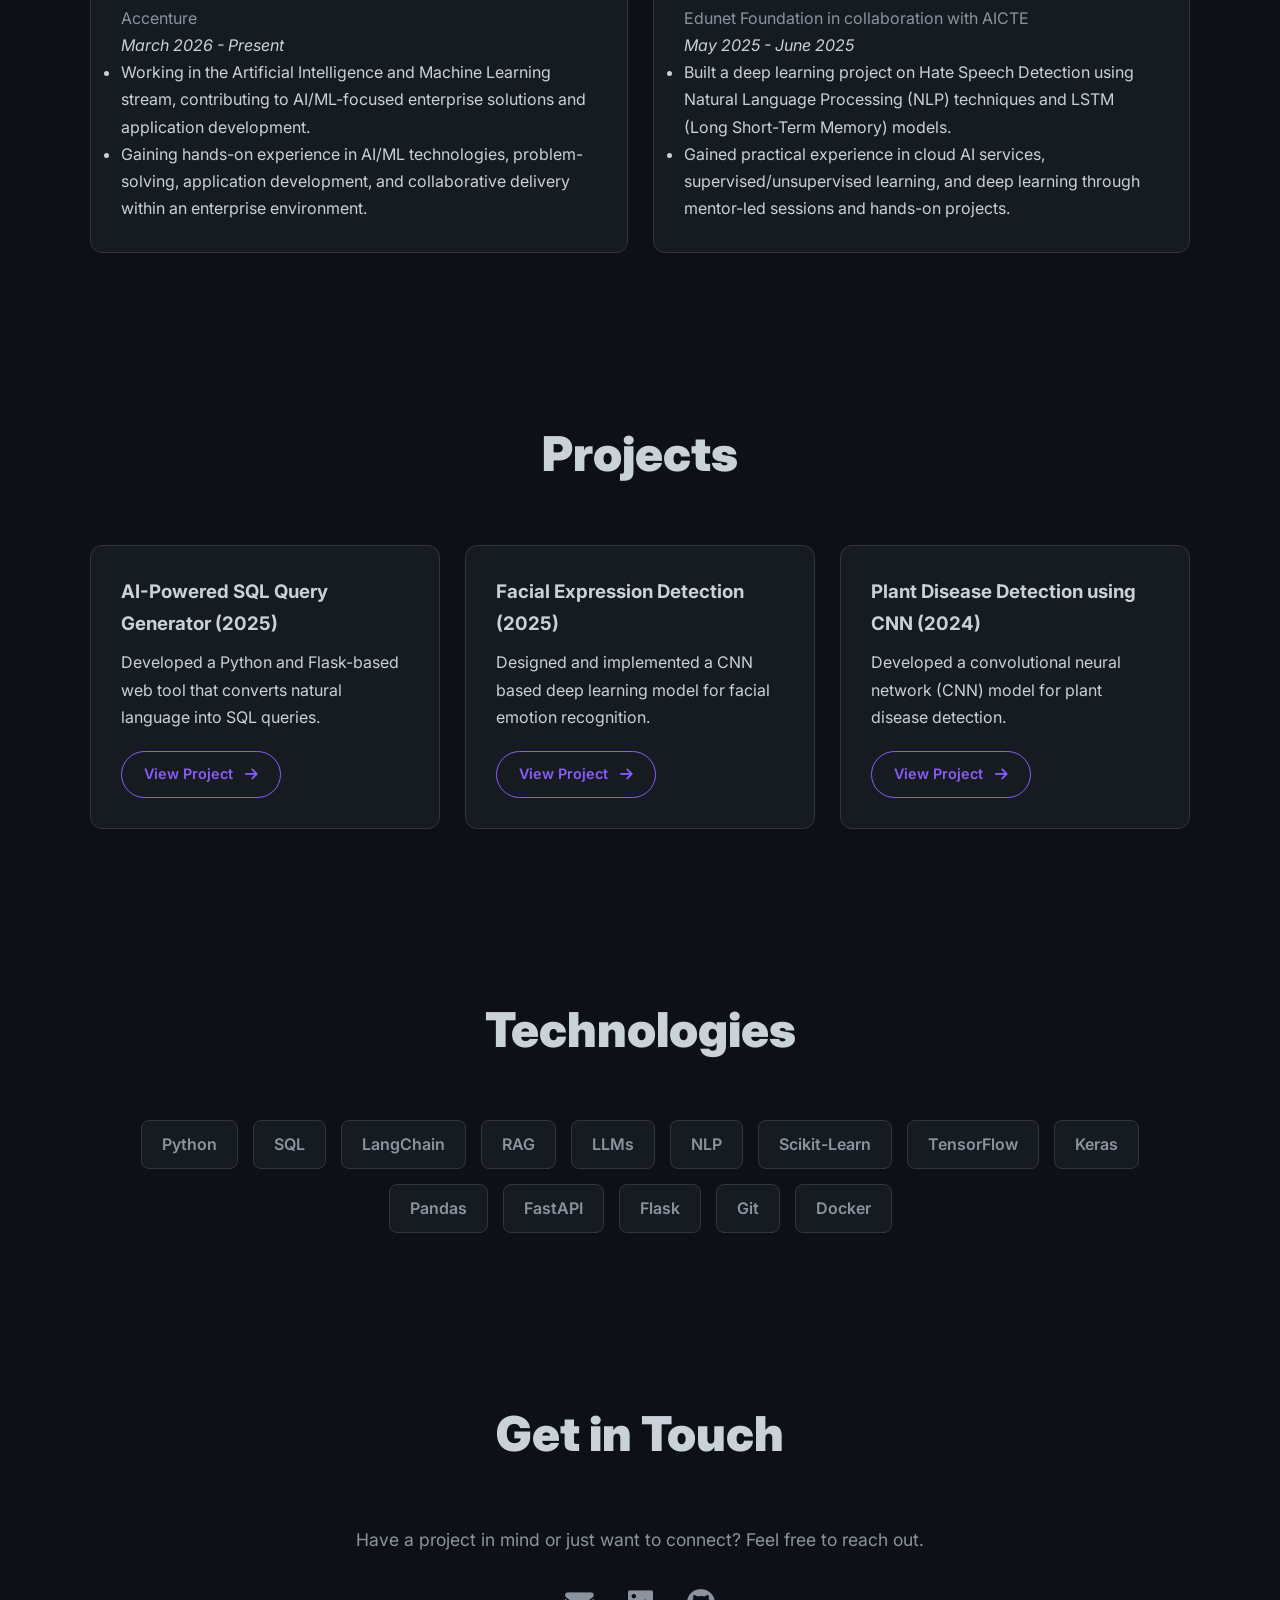
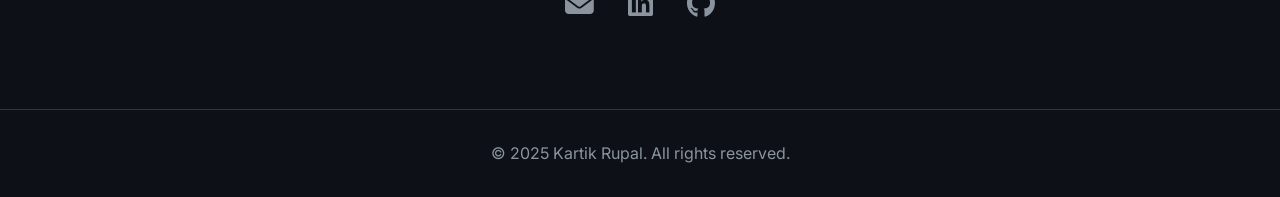
==== commit f0dbd961: "version 2 organised structure" ====
--- a/index.html
+++ b/index.html
@@ -1,136 +1,145 @@
-<!DOCTYPE html>
-<html lang="en">
-<head>
-    <meta charset="UTF-8">
-    <meta name="viewport" content="width=device-width, initial-scale=1.0">
-    <title>Kartik Rupal - AI & ML Engineer Portfolio</title>
-    <!-- Font Awesome CDN for icons -->
-    <link rel="stylesheet" href="https://cdnjs.cloudflare.com/ajax/libs/font-awesome/6.5.2/css/all.min.css" xintegrity="sha512-SnH5WK+bZxgPHs44uWIX+LLJAJ9/2PkPKZ5QiAj6Ta86w+fsb2TkcmfRyVX3pBnMFcV7oQPJkl9QevSCWr3W6A==" crossorigin="anonymous" referrerpolicy="no-referrer" />
-    <link rel="stylesheet" href="styles.css">
-</head>
-<body>
-
-    <!-- New Fixed Navigation Bar (Appears on Scroll) -->
-    <nav id="main-nav">
-        <div class="container nav-container">
-            <a href="#" class="nav-logo">Kartik Rupal</a>
-            <div class="nav-links">
-                <a href="#about" class="nav-link">About</a>
-                <a href="#experience" class="nav-link">Experience</a>
-                <a href="#projects" class="nav-link">Projects</a>
-                <a href="#contact" class="nav-link">Contact</a>
-            </div>
-        </div>
-    </nav>
-
-    <!-- New Hero Section -->
-    <header id="hero">
-        <div class="container hero-container">
-            <div class="hero-content">
-                <h1>Hello. <br>I'm <span class="gradient-text">Kartik.</span></h1>
-                <p class="subtitle">
-                    <span class="typed-text"></span><span class="typed-cursor">&nbsp;</span>
-                </p>
-                <p class="hero-description">
-                    I design and build intelligent applications, leveraging data to solve complex problems and create seamless user experiences.
-                </p>
-                <div class="hero-buttons">
-                    <a href="#projects" class="cta-btn">View My Work</a>
-                    <a href="Kartik_aiml.pdf" class="secondary-btn" download>Download Resume <i class="fas fa-download"></i></a>
-                </div>
-            </div>
-            <div class="hero-image">
-                <!-- Placeholder for an image of you -->
-                <img src="pic.jpg" alt="Kartik Rupal">
-            </div>
-        </div>
-    </header>
-
-    <!-- Main Content Wrapper -->
-    <main>
-        <section id="about">
-            <div class="container">
-                <h2>About Me</h2>
-                <p style="text-align: center; max-width: 800px; margin: 0 auto 20px auto; color: var(--text-secondary);">
-                    I am an enthusiastic and driven third-year Computer Science undergraduate with a focus on Artificial Intelligence and Machine Learning, blending algorithmic thinking with intelligent system design. I have experience applying both theoretical knowledge and practical skills through various projects, demonstrating clarity in logic-building, model development, and system-level understanding.
-                </p>
-            </div>
-        </section>
-        
-        <section id="experience">
-            <div class="container">
-                <h2>Experience</h2>
-                <div class="grid-layout">
-                    <div class="card">
-                        <h3>AI Intern - Microsoft Azure AI Internship</h3>
-                        <p style="color: var(--text-secondary);">Edunet Foundation in collaboration with AICTE</p>
-                        <p style="font-style: italic;">May 2025 - June 2025</p>
-                        <ul>
-                            <li>Developed an SQL query generator using Natural Language Processing (NLP), the Gemini API, and Flask.</li>
-                            <li>Built a deep learning project on Hate Speech Detection using NLP and LSTM models.</li>
-                            <li>Gained practical experience in cloud AI services, supervised/unsupervised learning, and deep learning through mentor-led sessions.</li>
-                        </ul>
-                    </div>
-                </div>
-            </div>
-        </section>
-
-        <section id="projects">
-            <div class="container">
-                <h2>Projects</h2>
-                <div class="grid-layout">
-                     <div class="card project-card">
-                        <h3 class="project-title">SQL Query Generator (2025)</h3>
-                        <p class="project-description">A web application built with Flask and the Gemini API that translates natural language into SQL queries.</p>
-                        <div class="project-links">
-                            <a href="#" target="_blank" class="project-link">View Demo <i class="fas fa-arrow-right"></i></a>
-                        </div>
-                    </div>
-                     <div class="card project-card">
-                        <h3 class="project-title">Facial Expression Detection (2025)</h3>
-                        <p class="project-description">Designed and implemented a CNN-based deep learning model for facial emotion recognition.</p>
-                        <div class="project-links">
-                            <a href="https://github.com/kartikrupal" target="_blank" class="project-link">View on GitHub <i class="fab fa-github"></i></a>
-                        </div>
-                    </div>
-                    <div class="card project-card">
-                        <h3 class="project-title">Plant Disease Detection (2024)</h3>
-                        <p class="project-description">Developed a convolutional neural network (CNN) model for plant disease detection.</p>
-                        <div class="project-links">
-                            <a href="https://github.com/kartikrupal" target="_blank" class="project-link">View on GitHub <i class="fab fa-github"></i></a>
-                        </div>
-                    </div>
-                </div>
-            </div>
-        </section>
-
-        <section id="skills">
-            <div class="container">
-                <h2>Technologies</h2>
-                <div class="skills-container">
-                    <div class="skill-tag">C++</div><div class="skill-tag">Python</div><div class="skill-tag">Java</div><div class="skill-tag">SQL</div><div class="skill-tag">JavaScript</div><div class="skill-tag">HTML/CSS</div><div class="skill-tag">Scikit-Learn</div><div class="skill-tag">TensorFlow</div><div class="skill-tag">Keras</div><div class="skill-tag">Git</div><div class="skill-tag">Docker</div>
-                </div>
-            </div>
-        </section>
-
-        <section id="contact">
-            <div class="container">
-                <h2>Get in Touch</h2>
-                <p>Have a project in mind or just want to connect? Feel free to reach out.</p>
-                <div class="social-icons">
-                    <a href="mailto:kartik.kr20171215@gmail.com" aria-label="Email"><i class="fas fa-envelope"></i></a>
-                    <a href="https://www.linkedin.com/in/kartikrupal" target="_blank" aria-label="LinkedIn Profile"><i class="fab fa-linkedin"></i></a>
-                    <a href="https://github.com/kartikrupal" target="_blank" aria-label="GitHub Profile"><i class="fab fa-github"></i></a>
-                </div>
-            </div>
-        </section>
-    </main>
-    
-    <footer>
-        <p>&copy; 2025 Kartik Rupal. All rights reserved.</p>
-    </footer>
-
-    <script src="script.js">
-    </script>
-</body>
-</html>
+<!DOCTYPE html>
+<html lang="en">
+<head>
+    <meta charset="UTF-8">
+    <meta name="viewport" content="width=device-width, initial-scale=1.0">
+    <title>Kartik Rupal</title>
+    <link rel="icon" type="image/png" href="D:\project\Portfolio\pics\kr.png">
+    <!-- Font Awesome CDN for icons -->
+    <link rel="stylesheet" href="https://cdnjs.cloudflare.com/ajax/libs/font-awesome/6.5.2/css/all.min.css" xintegrity="sha512-SnH5WK+bZxgPHs44uWIX+LLJAJ9/2PkPKZ5QiAj6Ta86w+fsb2TkcmfRyVX3pBnMFcV7oQPJkl9QevSCWr3W6A==" crossorigin="anonymous" referrerpolicy="no-referrer" />
+    <link rel="stylesheet" href="styles.css">
+</head>
+<body>
+
+    <!-- New Fixed Navigation Bar (Appears on Scroll) -->
+    <nav id="main-nav">
+        <div class="container nav-container">
+            <a href="#" class="nav-logo">Kartik Rupal</a>
+            <div class="nav-links">
+                <a href="#about" class="nav-link">About</a>
+                <a href="#experience" class="nav-link">Experience</a>
+                <a href="#projects" class="nav-link">Projects</a>
+                <a href="#contact" class="nav-link">Contact</a>
+            </div>
+        </div>
+    </nav>
+
+    <!-- New Hero Section -->
+    <header id="hero">
+        <div class="container hero-container">
+            <div class="hero-content">
+                <h1>Hello. <br>I'm <span class="gradient-text">Kartik.</span></h1>
+                <p class="subtitle">
+                    <span class="typed-text"></span><span class="typed-cursor">&nbsp;</span>
+                </p>
+                <p class="hero-description">
+                    I design and build intelligent applications, leveraging data to solve complex problems and create seamless user experiences.
+                </p>
+                <div class="hero-buttons">
+                    <a href="#projects" class="cta-btn">View My Work</a>
+                    <a href="\resume\Kartik_aiml.pdf" class="secondary-btn" download>Download Resume <i class="fas fa-download"></i></a>
+                </div>
+            </div>
+            <div class="hero-image">
+                <!-- Placeholder for an image of you -->
+                <img src="\pics\pic.jpg" alt="Kartik Rupal">
+            </div>
+        </div>
+    </header>
+
+    <!-- Main Content Wrapper -->
+    <main>
+        <section id="about">
+            <div class="container">
+                <h2>About Me</h2>
+                <p style="text-align: center; max-width: 800px; margin: 0 auto 20px auto; color: var(--text-secondary);">
+                    I am a Computer Science graduate with a strong foundation in software development, Artificial Intelligence, Machine Learning, and problem-solving. Currently working at Accenture as a Packaged App Development Associate (ASE) in the AI/ML stream. Proficient in Python, SQL, backend development, and modern AI technologies.
+                </p>
+            </div>
+        </section>
+        
+        <section id="experience">
+            <div class="container">
+                <h2>Experience</h2>
+                <div class="grid-layout">
+                    <div class="card">
+                        <h3>Packaged App Development Associate – ASE</h3>
+                        <p style="color: var(--text-secondary);">Accenture</p>
+                        <p style="font-style: italic;">March 2026 - Present</p>
+                        <ul>
+                            <li>Working in the Artificial Intelligence and Machine Learning stream, contributing to AI/ML-focused enterprise solutions and application development.</li>
+                            <li>Gaining hands-on experience in AI/ML technologies, problem-solving, application development, and collaborative delivery within an enterprise environment.</li>
+                        </ul>
+                    </div>
+                    <div class="card">
+                        <h3>AI Intern - Microsoft Azure AI Internship</h3>
+                        <p style="color: var(--text-secondary);">Edunet Foundation in collaboration with AICTE</p>
+                        <p style="font-style: italic;">May 2025 - June 2025</p>
+                        <ul>
+                            <li>Built a deep learning project on Hate Speech Detection using Natural Language Processing (NLP) techniques and LSTM (Long Short-Term Memory) models.</li>
+                            <li>Gained practical experience in cloud AI services, supervised/unsupervised learning, and deep learning through mentor-led sessions and hands-on projects.</li>
+                        </ul>
+                    </div>
+                </div>
+            </div>
+        </section>
+
+        <section id="projects">
+            <div class="container">
+                <h2>Projects</h2>
+                <div class="grid-layout">
+                     <div class="card project-card">
+                        <h3 class="project-title">AI-Powered SQL Query Generator (2025)</h3>
+                        <p class="project-description">Developed a Python and Flask-based web tool that converts natural language into SQL queries.</p>
+                        <div class="project-links">
+                            <a href="/projects/sql-query-generator/" class="project-link">View Project <i class="fas fa-arrow-right"></i></a>
+                        </div>
+                    </div>
+                     <div class="card project-card">
+                        <h3 class="project-title">Facial Expression Detection (2025)</h3>
+                        <p class="project-description">Designed and implemented a CNN based deep learning model for facial emotion recognition.</p>
+                        <div class="project-links">
+                            <a href="/projects/facial-expression-detection/" class="project-link">View Project <i class="fas fa-arrow-right"></i></a>
+                        </div>
+                    </div>
+                    <div class="card project-card">
+                        <h3 class="project-title">Plant Disease Detection using CNN (2024)</h3>
+                        <p class="project-description">Developed a convolutional neural network (CNN) model for plant disease detection.</p>
+                        <div class="project-links">
+                            <a href="/projects/plant-disease-detection/" class="project-link">View Project <i class="fas fa-arrow-right"></i></a>
+                        </div>
+                    </div>
+                </div>
+            </div>
+        </section>
+
+        <section id="skills">
+            <div class="container">
+                <h2>Technologies</h2>
+                <div class="skills-container">
+                    <div class="skill-tag">Python</div><div class="skill-tag">SQL</div><div class="skill-tag">LangChain</div><div class="skill-tag">RAG</div><div class="skill-tag">LLMs</div><div class="skill-tag">NLP</div><div class="skill-tag">Scikit-Learn</div><div class="skill-tag">TensorFlow</div><div class="skill-tag">Keras</div><div class="skill-tag">Pandas</div><div class="skill-tag">FastAPI</div><div class="skill-tag">Flask</div><div class="skill-tag">Git</div><div class="skill-tag">Docker</div>
+                </div>
+            </div>
+        </section>
+
+        <section id="contact">
+            <div class="container">
+                <h2>Get in Touch</h2>
+                <p>Have a project in mind or just want to connect? Feel free to reach out.</p>
+                <div class="social-icons">
+                    <a href="mailto:kartik.kr20171215@gmail.com" aria-label="Email"><i class="fas fa-envelope"></i></a>
+                    <a href="https://www.linkedin.com/in/kartikrupal" target="_blank" aria-label="LinkedIn Profile"><i class="fab fa-linkedin"></i></a>
+                    <a href="https://github.com/kartikrupal" target="_blank" aria-label="GitHub Profile"><i class="fab fa-github"></i></a>
+                </div>
+            </div>
+        </section>
+    </main>
+    
+    <footer>
+        <p>&copy; 2025 Kartik Rupal. All rights reserved.</p>
+    </footer>
+
+    <script src="script.js">
+    </script>
+</body>
+</html>
--- a/styles.css
+++ b/styles.css
@@ -1,351 +1,351 @@
-/* Import a modern font from Google Fonts */
-        @import url('https://fonts.googleapis.com/css2?family=Inter:wght@400;600;700;900&display=swap');
-
-        /* CSS Variables for the new dark theme */
-        :root {
-            --primary-bg: #0D1117;
-            --secondary-bg: #161B22;
-            --border-color: #30363d;
-            --text-primary: #c9d1d9;
-            --text-secondary: #8b949e;
-            --accent-gradient: linear-gradient(45deg, #8B5CF6, #3B82F6);
-            --accent-color-1: #8B5CF6;
-            --accent-color-2: #3B82F6;
-            --shadow-color: rgba(59, 130, 246, 0.2);
-        }
-
-        * {
-            margin: 0;
-            padding: 0;
-            box-sizing: border-box;
-            font-family: 'Inter', sans-serif;
-        }
-
-        html {
-            scroll-behavior: smooth;
-        }
-
-        body {
-            background-color: var(--primary-bg);
-            color: var(--text-primary);
-            line-height: 1.7;
-        }
-
-        .container {
-            width: 90%;
-            max-width: 1100px;
-            margin: 0 auto;
-        }
-
-        /* --- New Fixed Navigation Bar --- */
-        #main-nav {
-            position: fixed;
-            top: 0;
-            left: 0;
-            width: 100%;
-            z-index: 1000;
-            padding: 15px 0;
-            background: rgba(13, 17, 23, 0.8);
-            backdrop-filter: blur(10px);
-            -webkit-backdrop-filter: blur(10px);
-            border-bottom: 1px solid var(--border-color);
-            
-            /* Initially hidden */
-            transform: translateY(-100%);
-            opacity: 0;
-            transition: transform 0.4s ease, opacity 0.4s ease;
-        }
-
-        #main-nav.visible {
-            transform: translateY(0);
-            opacity: 1;
-        }
-
-        .nav-container {
-            display: flex;
-            justify-content: space-between;
-            align-items: center;
-        }
-
-        .nav-logo {
-            font-weight: 700;
-            font-size: 1.2rem;
-            text-decoration: none;
-            color: var(--text-primary);
-        }
-
-        .nav-links a {
-            margin-left: 25px;
-            text-decoration: none;
-            color: var(--text-secondary);
-            font-weight: 600;
-            transition: color 0.3s ease;
-        }
-
-        .nav-links a:hover {
-            color: var(--text-primary);
-        }
-
-        /* --- New Hero Section --- */
-        #hero {
-            min-height: 100vh;
-            display: flex;
-            align-items: center;
-            padding: 100px 0;
-        }
-
-        .hero-container {
-            display: flex;
-            align-items: center;
-            justify-content: space-between;
-            gap: 40px;
-        }
-
-        .hero-content {
-            max-width: 600px;
-        }
-
-        .hero-content h1 {
-            font-size: 4.5rem;
-            font-weight: 900;
-            line-height: 1.1;
-            margin-bottom: 20px;
-        }
-
-        .gradient-text {
-            background: var(--accent-gradient);
-            -webkit-background-clip: text;
-            -webkit-text-fill-color: transparent;
-            background-clip: text;
-            color: transparent;
-        }
-
-        .hero-content .subtitle {
-            font-size: 1.5rem;
-            color: var(--text-secondary);
-            font-weight: 400;
-            height: 30px;
-            margin-bottom: 30px;
-        }
-
-        .typed-cursor {
-            opacity: 1;
-            animation: blink 0.7s infinite;
-        }
-        @keyframes blink { 0% { opacity: 1; } 50% { opacity: 0; } 100% { opacity: 1; } }
-
-        .hero-description {
-            font-size: 1.1rem;
-            color: var(--text-secondary);
-            max-width: 500px;
-            margin-bottom: 40px;
-        }
-
-        .hero-buttons {
-            display: flex;
-            align-items: center;
-            gap: 20px;
-            margin-top: 40px;
-        }
-
-        .cta-btn {
-            display: inline-block;
-            padding: 15px 35px;
-            background: var(--accent-gradient);
-            color: white;
-            border-radius: 50px;
-            text-decoration: none;
-            font-weight: 700;
-            transition: transform 0.3s ease, box-shadow 0.3s ease;
-            box-shadow: 0 4px 20px rgba(0,0,0,0.3);
-        }
-
-        .cta-btn:hover {
-            transform: translateY(-3px);
-            box-shadow: 0 6px 25px rgba(0,0,0,0.4);
-        }
-        
-        .secondary-btn {
-            display: inline-block;
-            padding: 13px 35px; /* Adjusted padding to match height */
-            background: transparent;
-            color: var(--text-secondary);
-            border-radius: 50px;
-            text-decoration: none;
-            font-weight: 700;
-            transition: all 0.3s ease;
-            border: 2px solid var(--border-color);
-        }
-
-        .secondary-btn:hover {
-            background-color: var(--secondary-bg);
-            border-color: var(--text-secondary);
-            transform: translateY(-3px);
-        }
-
-        .secondary-btn i {
-            margin-left: 8px;
-        }
-
-        .hero-image {
-            width: 35%;
-            max-width: 360px;
-        }
-
-        .hero-image img {
-            width: 100%;
-            border-radius: 50%;
-            border: 5px solid var(--border-color);
-            object-fit: cover;
-            aspect-ratio: 1 / 1;
-        }
-
-        /* --- General Section & Card Styling --- */
-        section {
-            padding: 80px 0;
-            opacity: 0;
-            transform: translateY(30px);
-            transition: opacity 0.6s ease-out, transform 0.6s ease-out;
-        }
-        section.visible {
-            opacity: 1;
-            transform: translateY(0);
-        }
-
-        section h2 {
-            text-align: center;
-            font-size: 3rem;
-            font-weight: 900;
-            margin-bottom: 50px;
-        }
-
-        .grid-layout {
-            display: grid;
-            grid-template-columns: repeat(auto-fit, minmax(300px, 1fr));
-            gap: 25px;
-        }
-
-        .card {
-            background: var(--secondary-bg);
-            padding: 30px;
-            border-radius: 12px;
-            border: 1px solid var(--border-color);
-            transition: transform 0.3s ease, border-color 0.3s ease;
-        }
-
-        .card:hover {
-            transform: translateY(-5px);
-            border-color: var(--accent-color-2);
-        }
-
-        .card h3 {
-            color: var(--text-primary);
-            margin-bottom: 10px;
-        }
-
-        .card.project-card {
-            display: flex;
-            flex-direction: column;
-            justify-content: space-between;
-            height: 100%;
-        }
-
-        .project-links {
-            margin-top: 20px;
-        }
-
-        .project-link {
-            display: inline-block;
-            padding: 10px 22px;
-            background-color: transparent;
-            color: var(--accent-color-1);
-            border-radius: 25px;
-            text-decoration: none;
-            font-weight: 600;
-            font-size: 0.9rem;
-            transition: all 0.3s ease;
-            border: 1px solid var(--accent-color-1);
-        }
-
-        .project-link:hover {
-            background-color: var(--accent-color-1);
-            color: white;
-        }
-
-        .project-link i {
-            margin-left: 8px;
-        }
-
-        /* --- Skills & Contact --- */
-        .skills-container {
-            display: flex;
-            flex-wrap: wrap;
-            justify-content: center;
-            gap: 15px;
-        }
-        .skill-tag {
-            background: var(--secondary-bg);
-            color: var(--text-secondary);
-            padding: 10px 20px;
-            border-radius: 8px;
-            font-size: 1rem;
-            font-weight: 600;
-            border: 1px solid var(--border-color);
-        }
-
-        #contact p {
-            text-align: center;
-            margin-bottom: 25px;
-            font-size: 1.1rem;
-            color: var(--text-secondary);
-        }
-
-        .social-icons {
-            text-align: center;
-        }
-
-        .social-icons a {
-            color: var(--text-secondary);
-            font-size: 1.8rem;
-            margin: 0 15px;
-            transition: color 0.3s ease, transform 0.3s ease;
-        }
-
-        .social-icons a:hover {
-            color: var(--text-primary);
-            transform: translateY(-3px);
-        }
-
-        /* --- Footer --- */
-        footer {
-            text-align: center;
-            padding: 30px 0;
-            color: var(--text-secondary);
-            border-top: 1px solid var(--border-color);
-        }
-
-        /* --- Responsive Adjustments --- */
-        @media (max-width: 768px) {
-            .hero-container {
-                flex-direction: column-reverse;
-                text-align: center;
-            }
-            .hero-content h1 {
-                font-size: 3rem;
-            }
-            .hero-description {
-                margin-left: auto;
-                margin-right: auto;
-            }
-            .hero-image {
-                width: 50%;
-                max-width: 220px;
-                margin-bottom: 30px;
-            }
-            .nav-links {
-                display: none; /* Hide links on mobile for simplicity */
-            }
-            .hero-buttons {
-                justify-content: center;
-            }
+/* Import a modern font from Google Fonts */
+        @import url('https://fonts.googleapis.com/css2?family=Inter:wght@400;600;700;900&display=swap');
+
+        /* CSS Variables for the new dark theme */
+        :root {
+            --primary-bg: #0D1117;
+            --secondary-bg: #161B22;
+            --border-color: #30363d;
+            --text-primary: #c9d1d9;
+            --text-secondary: #8b949e;
+            --accent-gradient: linear-gradient(45deg, #8B5CF6, #3B82F6);
+            --accent-color-1: #8B5CF6;
+            --accent-color-2: #3B82F6;
+            --shadow-color: rgba(59, 130, 246, 0.2);
+        }
+
+        * {
+            margin: 0;
+            padding: 0;
+            box-sizing: border-box;
+            font-family: 'Inter', sans-serif;
+        }
+
+        html {
+            scroll-behavior: smooth;
+        }
+
+        body {
+            background-color: var(--primary-bg);
+            color: var(--text-primary);
+            line-height: 1.7;
+        }
+
+        .container {
+            width: 90%;
+            max-width: 1100px;
+            margin: 0 auto;
+        }
+
+        /* --- New Fixed Navigation Bar --- */
+        #main-nav {
+            position: fixed;
+            top: 0;
+            left: 0;
+            width: 100%;
+            z-index: 1000;
+            padding: 15px 0;
+            background: rgba(13, 17, 23, 0.8);
+            backdrop-filter: blur(10px);
+            -webkit-backdrop-filter: blur(10px);
+            border-bottom: 1px solid var(--border-color);
+            
+            /* Initially hidden */
+            transform: translateY(-100%);
+            opacity: 0;
+            transition: transform 0.4s ease, opacity 0.4s ease;
+        }
+
+        #main-nav.visible {
+            transform: translateY(0);
+            opacity: 1;
+        }
+
+        .nav-container {
+            display: flex;
+            justify-content: space-between;
+            align-items: center;
+        }
+
+        .nav-logo {
+            font-weight: 700;
+            font-size: 1.2rem;
+            text-decoration: none;
+            color: var(--text-primary);
+        }
+
+        .nav-links a {
+            margin-left: 25px;
+            text-decoration: none;
+            color: var(--text-secondary);
+            font-weight: 600;
+            transition: color 0.3s ease;
+        }
+
+        .nav-links a:hover {
+            color: var(--text-primary);
+        }
+
+        /* --- New Hero Section --- */
+        #hero {
+            min-height: 100vh;
+            display: flex;
+            align-items: center;
+            padding: 100px 0;
+        }
+
+        .hero-container {
+            display: flex;
+            align-items: center;
+            justify-content: space-between;
+            gap: 40px;
+        }
+
+        .hero-content {
+            max-width: 600px;
+        }
+
+        .hero-content h1 {
+            font-size: 4.5rem;
+            font-weight: 900;
+            line-height: 1.1;
+            margin-bottom: 20px;
+        }
+
+        .gradient-text {
+            background: var(--accent-gradient);
+            -webkit-background-clip: text;
+            -webkit-text-fill-color: transparent;
+            background-clip: text;
+            color: transparent;
+        }
+
+        .hero-content .subtitle {
+            font-size: 1.5rem;
+            color: var(--text-secondary);
+            font-weight: 400;
+            height: 30px;
+            margin-bottom: 30px;
+        }
+
+        .typed-cursor {
+            opacity: 1;
+            animation: blink 0.7s infinite;
+        }
+        @keyframes blink { 0% { opacity: 1; } 50% { opacity: 0; } 100% { opacity: 1; } }
+
+        .hero-description {
+            font-size: 1.1rem;
+            color: var(--text-secondary);
+            max-width: 500px;
+            margin-bottom: 40px;
+        }
+
+        .hero-buttons {
+            display: flex;
+            align-items: center;
+            gap: 20px;
+            margin-top: 40px;
+        }
+
+        .cta-btn {
+            display: inline-block;
+            padding: 15px 35px;
+            background: var(--accent-gradient);
+            color: white;
+            border-radius: 50px;
+            text-decoration: none;
+            font-weight: 700;
+            transition: transform 0.3s ease, box-shadow 0.3s ease;
+            box-shadow: 0 4px 20px rgba(0,0,0,0.3);
+        }
+
+        .cta-btn:hover {
+            transform: translateY(-3px);
+            box-shadow: 0 6px 25px rgba(0,0,0,0.4);
+        }
+        
+        .secondary-btn {
+            display: inline-block;
+            padding: 13px 35px; /* Adjusted padding to match height */
+            background: transparent;
+            color: var(--text-secondary);
+            border-radius: 50px;
+            text-decoration: none;
+            font-weight: 700;
+            transition: all 0.3s ease;
+            border: 2px solid var(--border-color);
+        }
+
+        .secondary-btn:hover {
+            background-color: var(--secondary-bg);
+            border-color: var(--text-secondary);
+            transform: translateY(-3px);
+        }
+
+        .secondary-btn i {
+            margin-left: 8px;
+        }
+
+        .hero-image {
+            width: 35%;
+            max-width: 360px;
+        }
+
+        .hero-image img {
+            width: 100%;
+            border-radius: 50%;
+            border: 5px solid var(--border-color);
+            object-fit: cover;
+            aspect-ratio: 1 / 1;
+        }
+
+        /* --- General Section & Card Styling --- */
+        section {
+            padding: 80px 0;
+            opacity: 0;
+            transform: translateY(30px);
+            transition: opacity 0.6s ease-out, transform 0.6s ease-out;
+        }
+        section.visible {
+            opacity: 1;
+            transform: translateY(0);
+        }
+
+        section h2 {
+            text-align: center;
+            font-size: 3rem;
+            font-weight: 900;
+            margin-bottom: 50px;
+        }
+
+        .grid-layout {
+            display: grid;
+            grid-template-columns: repeat(auto-fit, minmax(300px, 1fr));
+            gap: 25px;
+        }
+
+        .card {
+            background: var(--secondary-bg);
+            padding: 30px;
+            border-radius: 12px;
+            border: 1px solid var(--border-color);
+            transition: transform 0.3s ease, border-color 0.3s ease;
+        }
+
+        .card:hover {
+            transform: translateY(-5px);
+            border-color: var(--accent-color-2);
+        }
+
+        .card h3 {
+            color: var(--text-primary);
+            margin-bottom: 10px;
+        }
+
+        .card.project-card {
+            display: flex;
+            flex-direction: column;
+            justify-content: space-between;
+            height: 100%;
+        }
+
+        .project-links {
+            margin-top: 20px;
+        }
+
+        .project-link {
+            display: inline-block;
+            padding: 10px 22px;
+            background-color: transparent;
+            color: var(--accent-color-1);
+            border-radius: 25px;
+            text-decoration: none;
+            font-weight: 600;
+            font-size: 0.9rem;
+            transition: all 0.3s ease;
+            border: 1px solid var(--accent-color-1);
+        }
+
+        .project-link:hover {
+            background-color: var(--accent-color-1);
+            color: white;
+        }
+
+        .project-link i {
+            margin-left: 8px;
+        }
+
+        /* --- Skills & Contact --- */
+        .skills-container {
+            display: flex;
+            flex-wrap: wrap;
+            justify-content: center;
+            gap: 15px;
+        }
+        .skill-tag {
+            background: var(--secondary-bg);
+            color: var(--text-secondary);
+            padding: 10px 20px;
+            border-radius: 8px;
+            font-size: 1rem;
+            font-weight: 600;
+            border: 1px solid var(--border-color);
+        }
+
+        #contact p {
+            text-align: center;
+            margin-bottom: 25px;
+            font-size: 1.1rem;
+            color: var(--text-secondary);
+        }
+
+        .social-icons {
+            text-align: center;
+        }
+
+        .social-icons a {
+            color: var(--text-secondary);
+            font-size: 1.8rem;
+            margin: 0 15px;
+            transition: color 0.3s ease, transform 0.3s ease;
+        }
+
+        .social-icons a:hover {
+            color: var(--text-primary);
+            transform: translateY(-3px);
+        }
+
+        /* --- Footer --- */
+        footer {
+            text-align: center;
+            padding: 30px 0;
+            color: var(--text-secondary);
+            border-top: 1px solid var(--border-color);
+        }
+
+        /* --- Responsive Adjustments --- */
+        @media (max-width: 768px) {
+            .hero-container {
+                flex-direction: column-reverse;
+                text-align: center;
+            }
+            .hero-content h1 {
+                font-size: 3rem;
+            }
+            .hero-description {
+                margin-left: auto;
+                margin-right: auto;
+            }
+            .hero-image {
+                width: 50%;
+                max-width: 220px;
+                margin-bottom: 30px;
+            }
+            .nav-links {
+                display: none; /* Hide links on mobile for simplicity */
+            }
+            .hero-buttons {
+                justify-content: center;
+            }
         }
